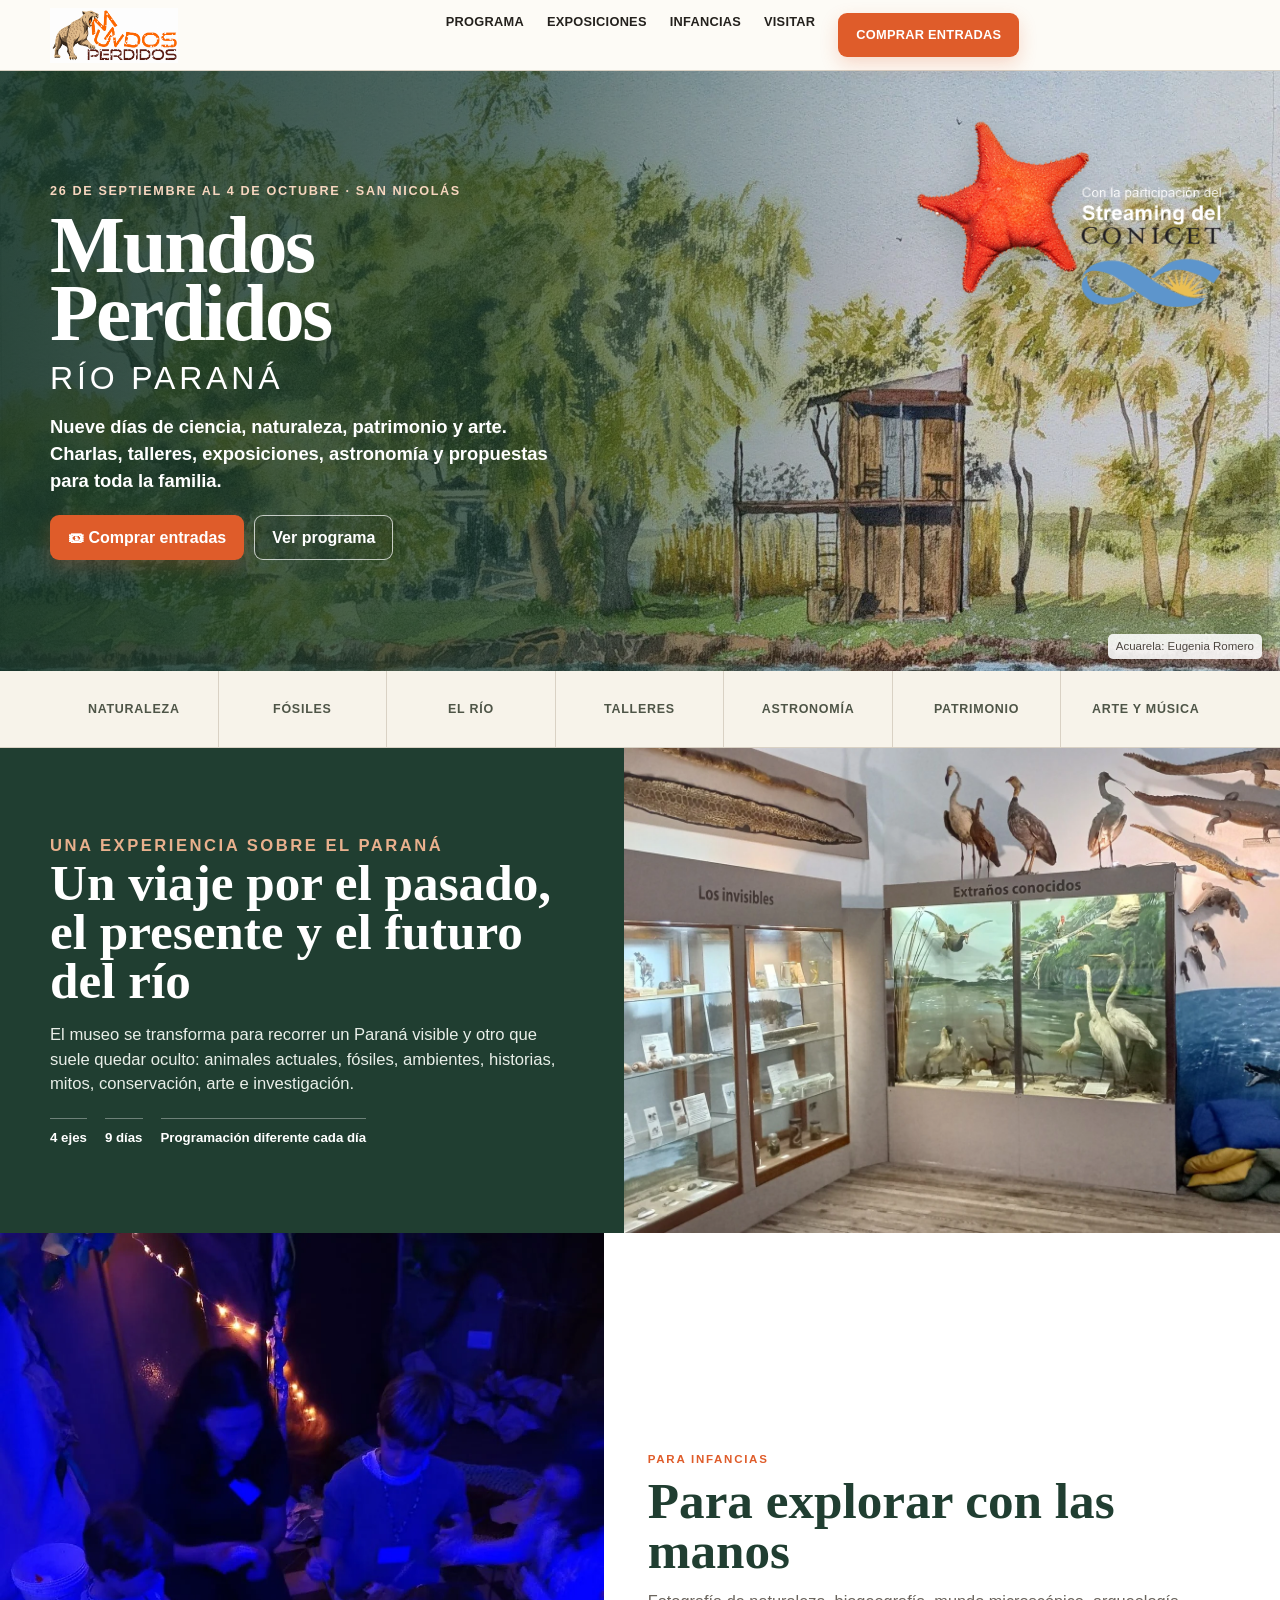
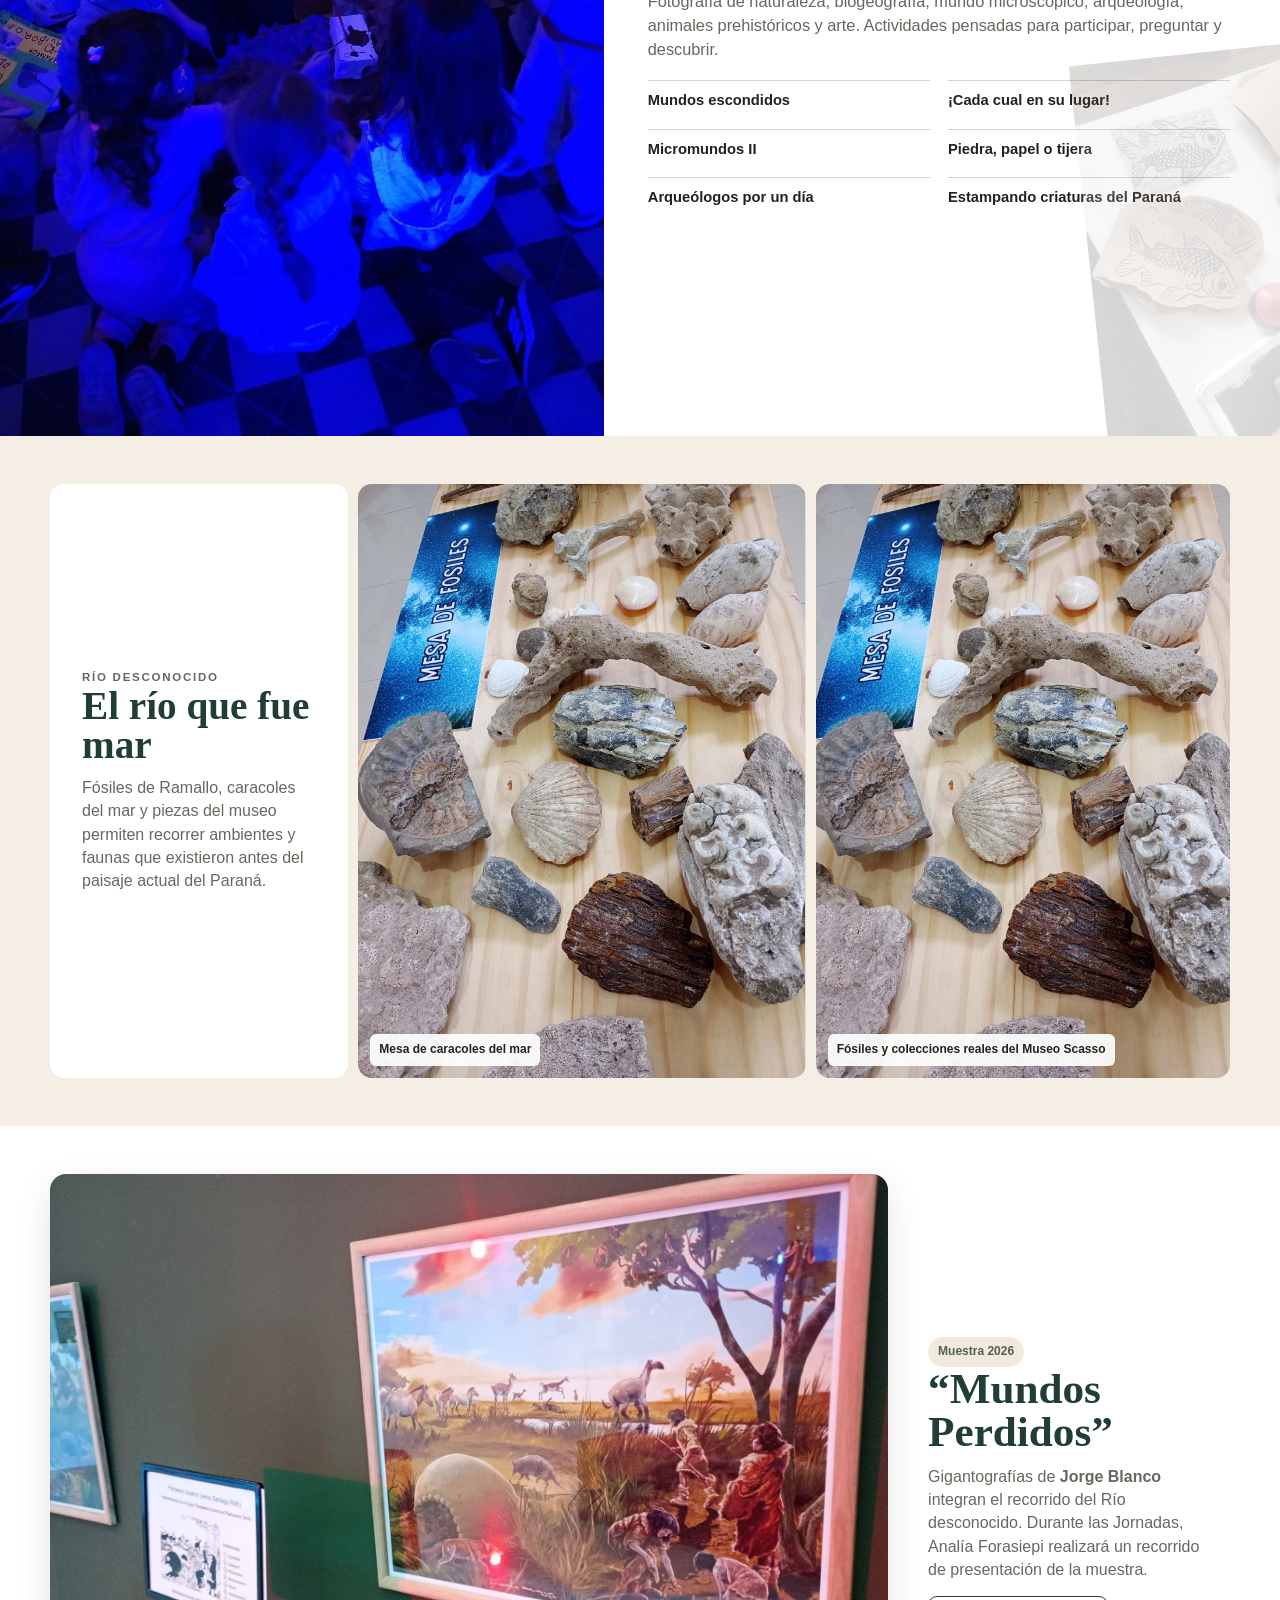
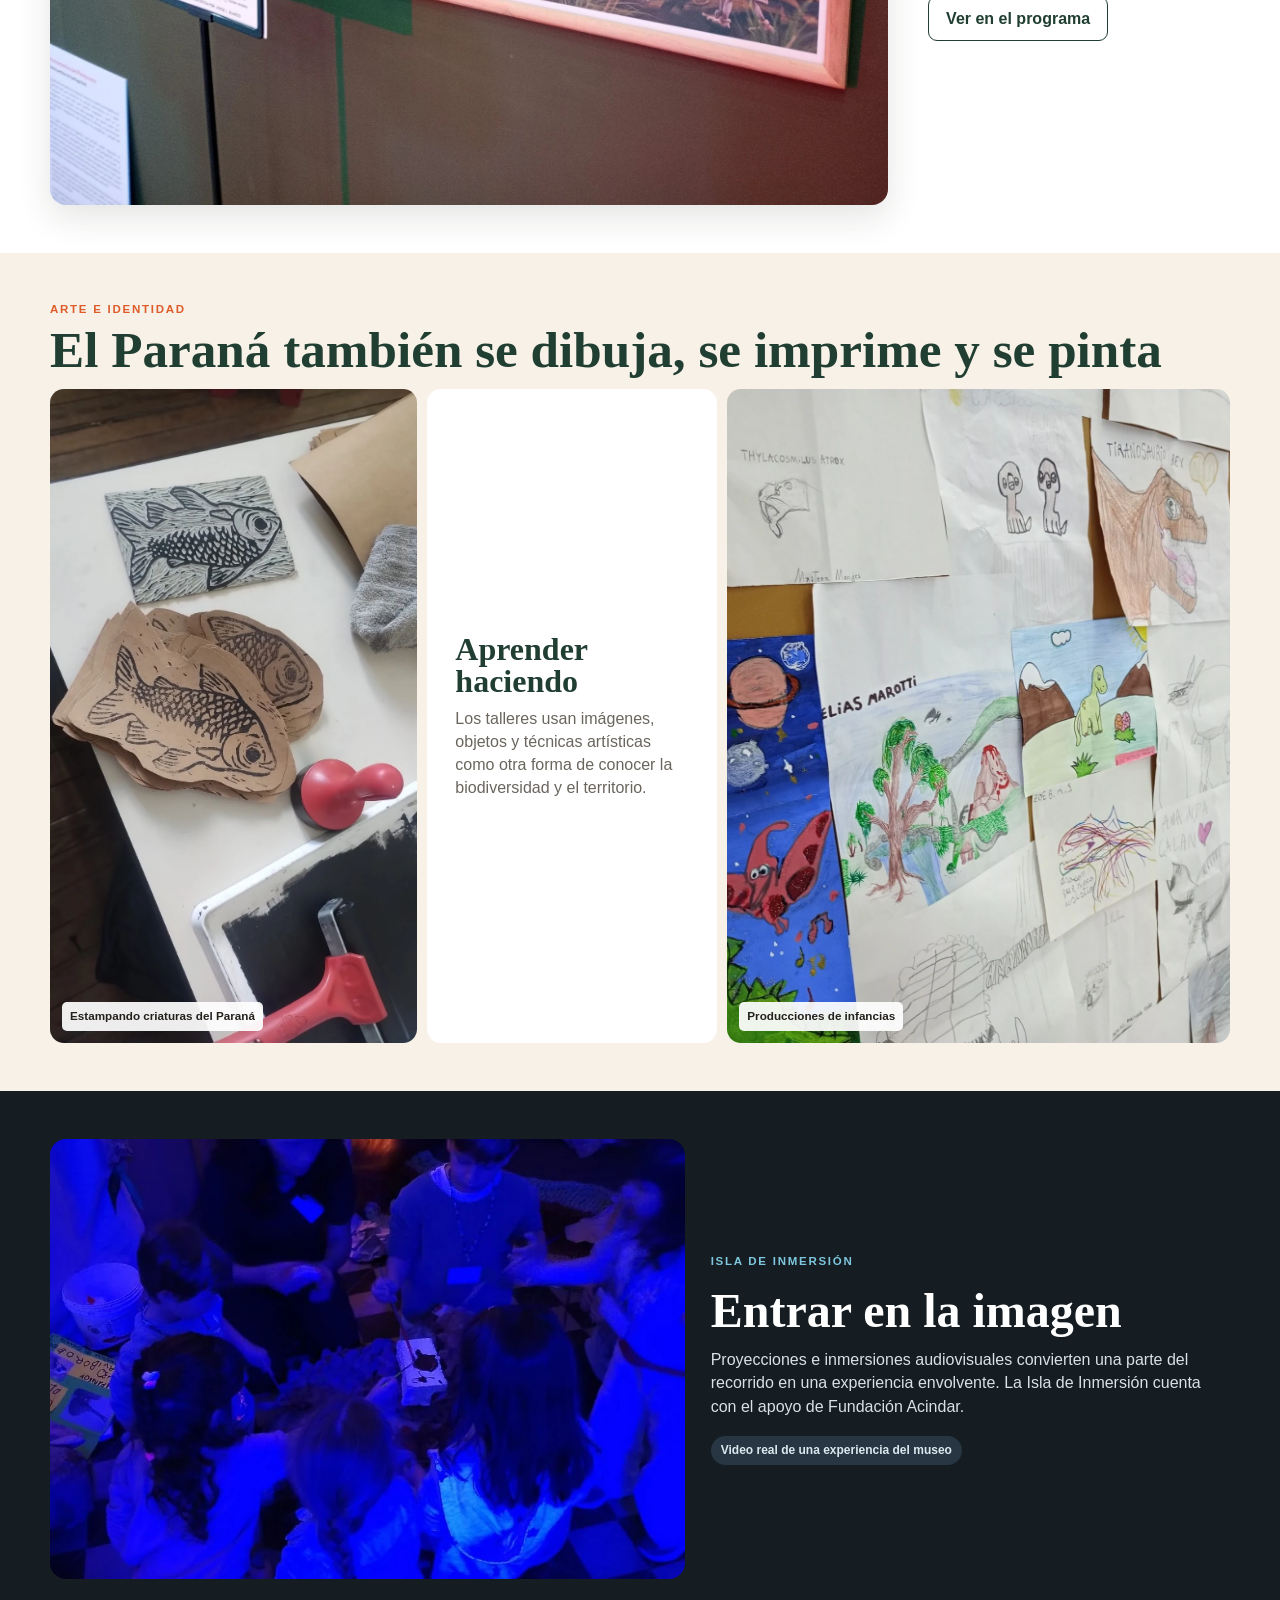
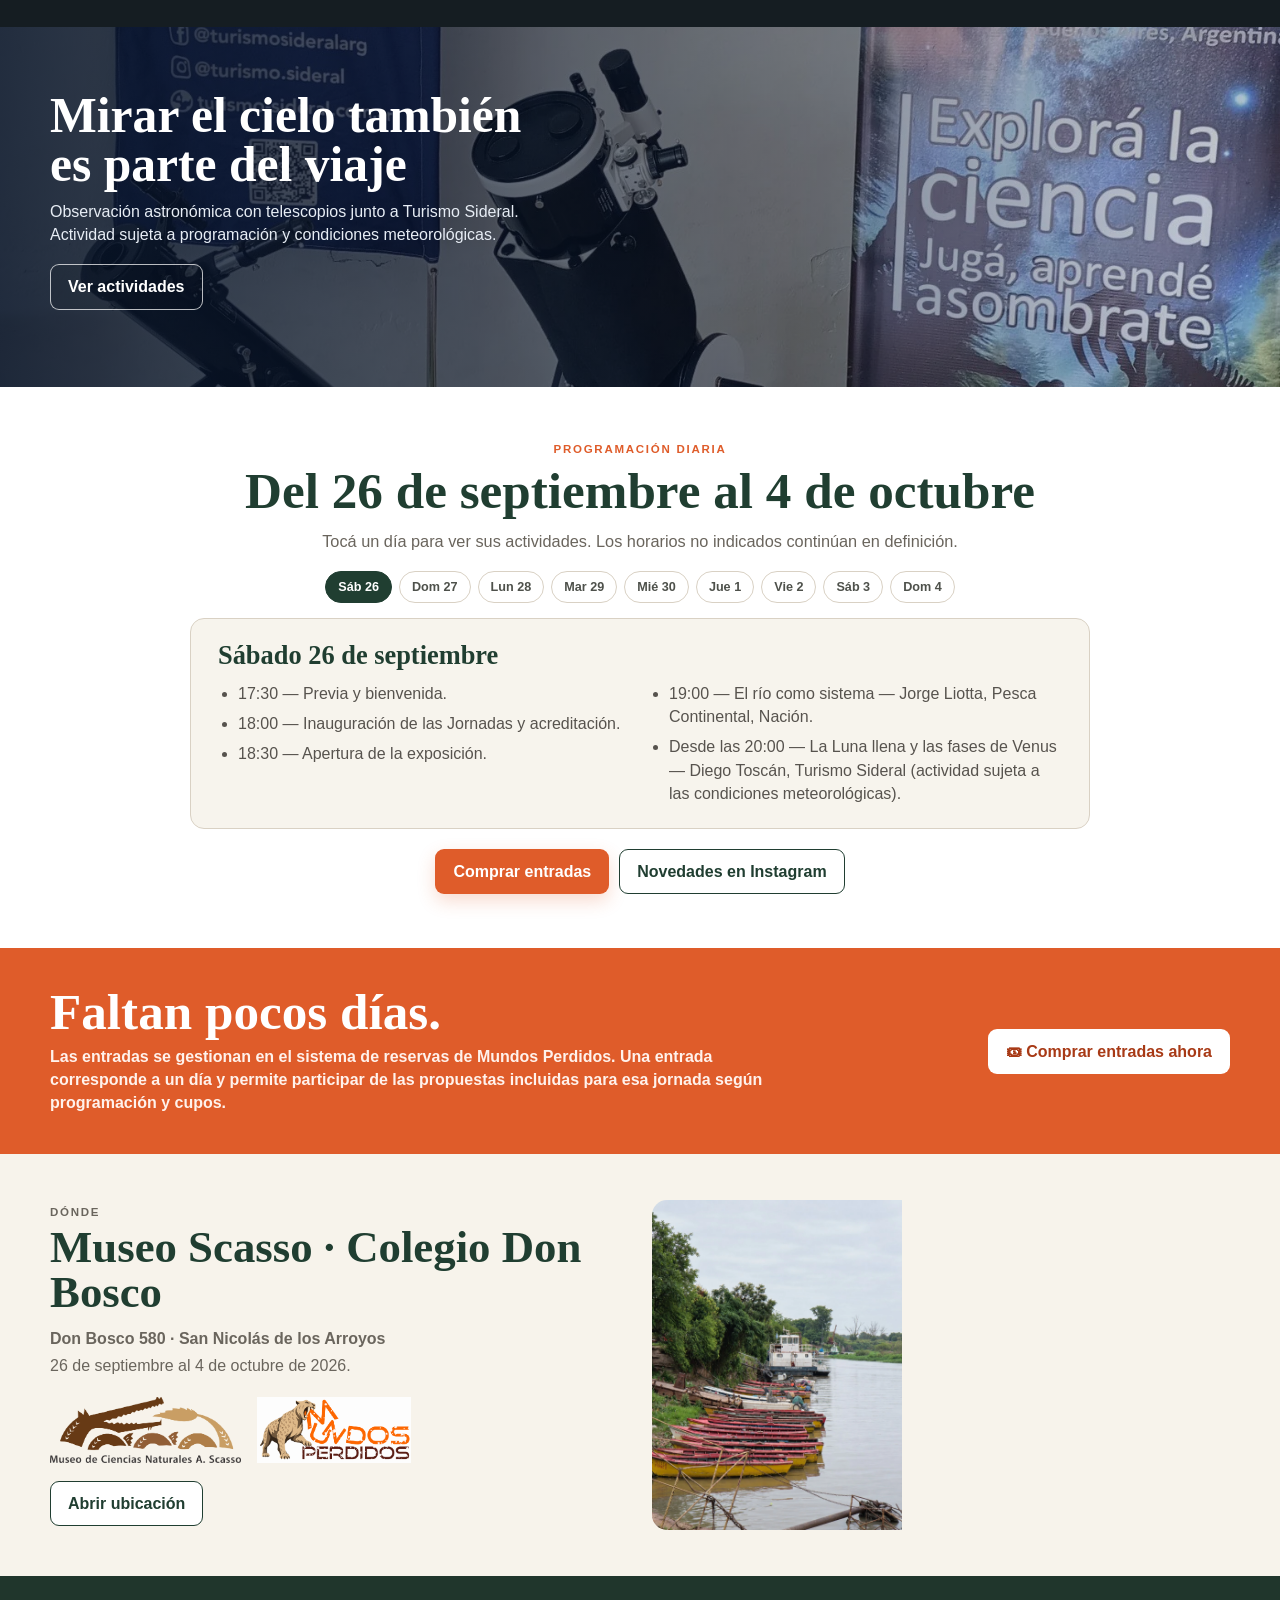
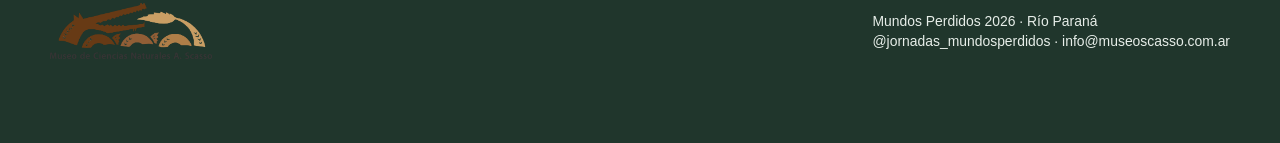
==== index.html @ 25338d26 "Actualizar programación diaria según Segunda Circular" ====
<!doctype html>
<html lang="es">
<head>
<meta charset="utf-8">
<meta name="viewport" content="width=device-width,initial-scale=1">
<title>Mundos Perdidos 2026 · Río Paraná | Museo Scasso</title>
<meta name="description" content="Jornadas Mundos Perdidos 2026. Del 26 de septiembre al 4 de octubre en el Museo de Ciencias Naturales A. Scasso y Colegio Don Bosco, San Nicolás.">
<meta name="theme-color" content="#faf7ef">
<style>
:root{--ink:#24211d;--soft:#6a655d;--paper:#fbf8f1;--cream:#efe9dd;--green:#203e31;--green2:#385944;--orange:#df5c2a;--orange2:#bd431d;--line:#d9d1c4;--blue:#15253e;--white:#fff;--shadow:0 12px 34px rgba(31,35,28,.12)}
*{box-sizing:border-box}html{scroll-behavior:smooth}body{margin:0;background:var(--paper);color:var(--ink);font-family:Inter,"Segoe UI",Arial,sans-serif;line-height:1.45}a{text-decoration:none;color:inherit}img,video{display:block;max-width:100%}.wrap{width:min(1180px,calc(100% - 34px));margin:auto}.serif{font-family:Georgia,"Times New Roman",serif}.kicker{font-size:.72rem;font-weight:900;letter-spacing:.15em;text-transform:uppercase;color:var(--orange);margin:0 0 8px}.h2{font:700 clamp(2rem,4vw,3.55rem)/.98 Georgia,"Times New Roman",serif;margin:0 0 14px;color:var(--green)}.copy{font-size:1.02rem;color:var(--soft);margin:0;max-width:760px}.btn{display:inline-flex;align-items:center;justify-content:center;min-height:44px;border-radius:9px;padding:10px 17px;font-weight:900;border:1px solid transparent;transition:.18s}.btn.buy{background:var(--orange);color:white;box-shadow:0 7px 18px rgba(223,92,42,.22)}.btn.buy:hover{background:var(--orange2);transform:translateY(-1px)}.btn.outline{border-color:rgba(255,255,255,.72);color:white;background:rgba(0,0,0,.08)}.btn.dark{border-color:var(--green);color:var(--green);background:#fff}.top{position:sticky;top:0;z-index:60;background:rgba(253,251,246,.97);backdrop-filter:blur(10px);border-bottom:1px solid var(--line)}.topin{height:70px;display:grid;grid-template-columns:185px 1fr auto;align-items:center;gap:22px}.eventmark{width:168px;height:55px;object-fit:contain;object-position:left}.nav{display:flex;justify-content:center;gap:23px;font-size:.8rem;font-weight:900;text-transform:uppercase;letter-spacing:.02em}.nav a:hover{color:var(--orange)}
.hero{position:relative;background:#dfe9e1;overflow:hidden}.heroart{width:100%;height:min(65vw,600px);min-height:480px;object-fit:cover;object-position:center 54%}.heroShade{position:absolute;inset:0;background:linear-gradient(90deg,rgba(22,53,40,.88) 0%,rgba(22,53,40,.67) 38%,rgba(22,53,40,.10) 72%,transparent 100%)}.heroContent{position:absolute;inset:0;display:flex;align-items:center}.heroInner{width:min(1180px,calc(100% - 34px));margin:auto;color:white}.heroText{max-width:590px}.heroTop{font-size:.79rem;text-transform:uppercase;letter-spacing:.13em;font-weight:900;color:#f7d6bf}.hero h1{font:700 clamp(3rem,6.2vw,5.6rem)/.86 Georgia,"Times New Roman",serif;margin:10px 0 8px;letter-spacing:-.03em}.hero .river{font-size:clamp(1.35rem,2.5vw,2rem);letter-spacing:.12em;text-transform:uppercase;margin-bottom:13px}.hero p{font-size:1.15rem;font-weight:700;max-width:520px;margin:0 0 20px}.heroBtns{display:flex;gap:10px;flex-wrap:wrap}.credit{position:absolute;right:18px;bottom:12px;padding:4px 8px;background:rgba(255,255,255,.88);font-size:.72rem;border-radius:5px;color:#4c473f}.topicbar{background:#f7f3ea;border-bottom:1px solid var(--line)}.topics{display:grid;grid-template-columns:repeat(7,1fr);min-height:76px}.topics div{display:flex;align-items:center;justify-content:center;text-align:center;font-size:.78rem;text-transform:uppercase;letter-spacing:.06em;font-weight:900;color:#4e5547;border-right:1px solid var(--line);padding:12px}.topics div:last-child{border-right:0}
.story{display:grid;grid-template-columns:1fr 1.05fr;background:var(--green);color:white}.storyText{padding:54px max(34px,calc((100vw - 1180px)/2));padding-right:44px;display:flex;flex-direction:column;justify-content:center}.story .kicker{color:#e9b08d}.story h2{font:700 clamp(2.3rem,4vw,4rem)/.96 Georgia,serif;margin:0 0 18px}.story p{margin:0;color:#e8eee8;font-size:1.04rem;max-width:530px}.storyPhoto{min-height:485px}.storyPhoto img{width:100%;height:100%;object-fit:cover;object-position:center}.storyFacts{display:flex;gap:18px;flex-wrap:wrap;margin-top:22px}.storyFacts span{font-size:.83rem;font-weight:900;border-top:1px solid rgba(255,255,255,.35);padding-top:9px}
.split{display:grid;grid-template-columns:1fr 1.12fr;background:#fff}.splitPhoto{min-height:460px}.splitPhoto img{width:100%;height:100%;object-fit:cover}.splitText{padding:48px max(34px,calc((100vw - 1180px)/2));padding-left:44px;display:flex;flex-direction:column;justify-content:center;position:relative;overflow:hidden}.splitText .fishdetail{position:absolute;right:-45px;bottom:-35px;width:235px;opacity:.18;transform:rotate(-6deg)}.miniList{display:grid;grid-template-columns:1fr 1fr;gap:8px 18px;margin-top:19px;max-width:620px}.miniList div{border-top:1px solid var(--line);padding:9px 0;font-weight:800;font-size:.92rem}
.fossilBlock{padding:48px 0;background:#f4eee4}.fossilGrid{display:grid;grid-template-columns:.72fr 1.08fr 1fr;gap:10px;align-items:stretch}.fossilText{background:#fff;padding:32px;border-radius:14px;display:flex;flex-direction:column;justify-content:center}.fossilText h2{font:700 2.45rem/1 Georgia,serif;margin:0 0 12px;color:var(--green)}.fossilText p{color:var(--soft);margin:0}.fossilImg{min-height:385px;border-radius:14px;overflow:hidden;position:relative;background:#ddd}.fossilImg img,.fossilImg video{width:100%;height:100%;object-fit:cover;object-position:center 45%}.caption{position:absolute;left:12px;bottom:12px;background:rgba(255,255,255,.92);padding:7px 9px;border-radius:6px;font-size:.75rem;font-weight:900;max-width:80%}
.blanco{padding:48px 0;background:#fff}.blancoGrid{display:grid;grid-template-columns:1.45fr .55fr;gap:24px;align-items:center}.blancoImg{border-radius:16px;overflow:hidden;box-shadow:var(--shadow);background:#eee}.blancoImg img{width:100%;height:auto}.blancoText{padding:16px}.blancoText h2{font:700 2.7rem/1 Georgia,serif;margin:0 0 12px;color:var(--green)}.blancoText p{color:var(--soft);margin:0 0 15px}.tag{display:inline-block;border-radius:999px;background:#f0e9dc;padding:6px 10px;font-size:.75rem;font-weight:900;color:#55604e}
.art{padding:48px 0;background:#f7f1e7}.artGrid{display:grid;grid-template-columns:.95fr .75fr 1.3fr;gap:10px}.artCell{min-height:310px;background:#fff;border-radius:14px;overflow:hidden;position:relative}.artCell img{width:100%;height:100%;object-fit:cover}.artText{padding:28px;display:flex;flex-direction:column;justify-content:center}.artText h2{font:700 2rem/1 Georgia,serif;margin:0 0 10px;color:var(--green)}.artText p{color:var(--soft);margin:0}.artLabel{position:absolute;left:12px;bottom:12px;background:rgba(255,255,255,.92);padding:6px 8px;border-radius:5px;font-size:.73rem;font-weight:900}
.immersive{padding:48px 0;background:#151d22;color:#fff}.immersiveGrid{display:grid;grid-template-columns:1.1fr .9fr;gap:26px;align-items:center}.videoBox{border-radius:16px;overflow:hidden;background:#000;max-height:440px}.videoBox video{width:100%;height:440px;object-fit:cover}.immersive h2{font:700 3rem/1 Georgia,serif;margin:0 0 13px}.immersive p{color:#d9e1e4;margin:0 0 18px;max-width:520px}.immersive .kicker{color:#7ec7df}
.astro{position:relative;min-height:360px;background:var(--blue);overflow:hidden;color:white}.astro img{position:absolute;inset:0;width:100%;height:100%;object-fit:cover;object-position:center}.astro:after{content:"";position:absolute;inset:0;background:linear-gradient(90deg,rgba(8,20,40,.88),rgba(8,20,40,.58),rgba(8,20,40,.15))}.astroText{position:relative;z-index:2;padding:64px 0}.astroText h2{font:700 3.1rem/1 Georgia,serif;margin:0 0 10px;max-width:520px}.astroText p{max-width:480px;margin:0 0 18px;color:#e7edf5}
.program{padding:54px 0;background:#fff}.programTop{text-align:center}.programTop .copy{margin:auto}.dateTabs{display:flex;gap:7px;overflow-x:auto;padding:18px 0 11px;scrollbar-width:thin}.dateTab{flex:0 0 auto;border:1px solid var(--line);background:#fff;border-radius:999px;padding:8px 12px;font-size:.79rem;font-weight:900;color:#4e514b;cursor:pointer}.dateTab.active{background:var(--green);border-color:var(--green);color:white}.dayPanel{max-width:900px;margin:4px auto 0;background:#f7f4ed;border:1px solid var(--line);border-radius:14px;padding:23px 27px}.dayPanel h3{font:700 1.65rem/1.05 Georgia,serif;color:var(--green);margin:0 0 12px}.dayPanel ul{margin:0;padding-left:20px;color:#57534e;columns:2;column-gap:38px}.dayPanel li{margin:0 0 7px;break-inside:avoid}.programCta{display:flex;justify-content:center;gap:10px;margin-top:20px;flex-wrap:wrap}@media(min-width:901px){.program .dateTabs{max-width:900px;margin-left:auto;margin-right:auto;justify-content:center}}
.ticket{padding:40px 0;background:var(--orange);color:white}.ticketGrid{display:grid;grid-template-columns:1fr auto;gap:30px;align-items:center}.ticket h2{font:700 clamp(2rem,4vw,3.7rem)/.95 Georgia,serif;margin:0 0 8px}.ticket p{margin:0;max-width:760px;font-weight:700;color:#fff2ec}.ticket .btn{background:#fff;color:#a83a16;min-width:230px}
.visit{padding:46px 0;background:#f7f3eb}.visitGrid{display:grid;grid-template-columns:1fr 1fr;gap:24px;align-items:center}.visitPhoto{border-radius:15px;overflow:hidden}.visitPhoto img{height:330px;object-fit:cover}.visit h2{font:700 2.8rem/1 Georgia,serif;color:var(--green);margin:0 0 12px}.visit p{color:var(--soft);margin:4px 0}.marks{display:flex;gap:16px;align-items:center;margin-top:20px}.marks img{height:66px;width:auto;object-fit:contain}.footer{background:#20362c;color:#e7eee9;padding:27px 0 84px}.footerIn{display:flex;justify-content:space-between;gap:20px;align-items:center;flex-wrap:wrap;font-size:.87rem}.footerLogo{height:56px;width:auto}.mobileBuy{display:none}
@media(max-width:900px){.topin{grid-template-columns:150px 1fr}.nav a:not(.buy){display:none}.nav{justify-content:flex-end}.topin>.btn{display:none}.heroart{height:560px}.heroShade{background:linear-gradient(180deg,rgba(22,53,40,.17),rgba(22,53,40,.83) 64%)}.heroContent{align-items:flex-end;padding-bottom:30px}.heroText{max-width:100%}.topics{grid-template-columns:repeat(4,1fr)}.topics div:nth-child(n+5){display:none}.story,.split{grid-template-columns:1fr}.storyPhoto{min-height:360px}.splitPhoto{min-height:350px}.fossilGrid{grid-template-columns:1fr 1fr}.fossilText{grid-column:1/-1}.blancoGrid,.immersiveGrid,.visitGrid,.ticketGrid{grid-template-columns:1fr}.artGrid{grid-template-columns:1fr 1fr}.artGrid .artCell:last-child{grid-column:1/-1}.dayPanel ul{columns:1}.ticket .btn{width:100%}.mobileBuy{display:flex;position:fixed;left:12px;right:12px;bottom:12px;z-index:90;background:var(--orange);color:#fff;min-height:50px;align-items:center;justify-content:center;border-radius:12px;font-weight:900;box-shadow:0 10px 25px rgba(0,0,0,.25)}}
@media(max-width:620px){.wrap{width:calc(100% - 22px)}.topin{height:62px}.eventmark{width:138px;height:46px}.nav .buy{font-size:.75rem;padding:8px 11px;min-height:38px}.heroart{height:505px;min-height:0;object-position:57% center}.hero h1{font-size:3.5rem}.hero .river{font-size:1.15rem}.hero p{font-size:.98rem}.heroBtns .btn{width:100%}.topics{min-height:58px}.topics div{font-size:.64rem;padding:8px 4px}.storyText,.splitText{padding:34px 21px}.storyPhoto{min-height:300px}.splitPhoto{min-height:315px}.miniList{grid-template-columns:1fr}.fossilBlock,.blanco,.art,.immersive,.program,.visit{padding:34px 0}.fossilGrid{grid-template-columns:1fr}.fossilImg{min-height:290px}.blancoText{padding:5px 2px}.blancoText h2{font-size:2.2rem}.artGrid{grid-template-columns:1fr}.artGrid .artCell:last-child{grid-column:auto}.artCell{min-height:280px}.videoBox video{height:360px}.immersive h2{font-size:2.4rem}.astro{min-height:330px}.astroText{padding:48px 0}.astroText h2{font-size:2.35rem;max-width:330px}.dayPanel{padding:19px 17px}.ticket{padding:32px 0}.visitPhoto img{height:250px}.marks img{height:54px}.footer{padding-bottom:86px}}

/* Sello flotante Streaming CONICET: ajuste responsive */
.heroSponsor{position:absolute;z-index:5;top:clamp(24px,4vw,48px);right:clamp(22px,4.5vw,58px);width:clamp(210px,24vw,340px);max-width:34%;pointer-events:none;transform-origin:center;animation:conicetFloat 7s ease-in-out infinite}
.heroSponsor::before{content:"";position:absolute;inset:15% 8%;z-index:-1;border-radius:50%;background:radial-gradient(circle,rgba(255,255,255,.24) 0%,rgba(255,255,255,.10) 45%,rgba(255,255,255,0) 75%);filter:blur(16px);opacity:.38;animation:conicetHalo 8s ease-in-out infinite}
.heroSponsor img{display:block;width:100%;height:auto;object-fit:contain;filter:drop-shadow(0 9px 18px rgba(18,42,35,.22));animation:conicetShine 8s ease-in-out infinite}
@keyframes conicetFloat{0%,100%{transform:translateY(0)}50%{transform:translateY(-5px)}}
@keyframes conicetHalo{0%,100%{opacity:.28;transform:scale(.98)}50%{opacity:.48;transform:scale(1.03)}}
@keyframes conicetShine{0%,100%{filter:drop-shadow(0 9px 18px rgba(18,42,35,.22)) brightness(1)}50%{filter:drop-shadow(0 10px 22px rgba(211,158,86,.24)) brightness(1.05)}}
@media(max-width:900px){.heroSponsor{top:56px;right:16px;width:min(27vw,190px);max-width:none}}
@media(max-width:620px){.heroSponsor{top:76px;right:12px;width:min(36vw,138px);max-width:none}}
@media(max-width:420px){.heroSponsor{top:82px;right:10px;width:min(34vw,126px)}}
@media(prefers-reduced-motion:reduce){.heroSponsor,.heroSponsor::before,.heroSponsor img{animation:none}}

</style>
</head>
<body>
<header class="top"><div class="wrap topin"><a href="#inicio"><img class="eventmark" src="assets/site2026/logo-mundos-perdidos.png" alt="Mundos Perdidos"></a><nav class="nav"><a href="#programa">Programa</a><a href="#muestras">Exposiciones</a><a href="#infancias">Infancias</a><a href="#visitar">Visitar</a><a class="btn buy" href="https://mundos-perdidos.museoscasso.com.ar/reservas/">Comprar entradas</a></nav></div></header>
<main id="inicio">
<section class="hero"><img class="heroart" src="assets/site2026/web-eugenia-rio.webp" alt="Paisaje del río Paraná en acuarela, Eugenia Romero"><div class="heroShade"></div><div class="heroContent"><div class="heroInner"><div class="heroText"><div class="heroTop">26 de septiembre al 4 de octubre · San Nicolás</div><h1>Mundos<br>Perdidos</h1><div class="river">Río Paraná</div><p>Nueve días de ciencia, naturaleza, patrimonio y arte. Charlas, talleres, exposiciones, astronomía y propuestas para toda la familia.</p><div class="heroBtns"><a class="btn buy" href="https://mundos-perdidos.museoscasso.com.ar/reservas/">🎟 Comprar entradas</a><a class="btn outline" href="#programa">Ver programa</a></div></div></div></div><div class="heroSponsor" aria-label="Con la participación del streaming del CONICET"><img src="assets/site2026/streaming-conicet.png?v=20260917b" alt="Con la participación del streaming del CONICET" loading="eager" decoding="async"></div><div class="credit">Acuarela: Eugenia Romero</div></section>
<div class="topicbar"><div class="wrap topics"><div>Naturaleza</div><div>Fósiles</div><div>El río</div><div>Talleres</div><div>Astronomía</div><div>Patrimonio</div><div>Arte y música</div></div></div>
<section class="story"><div class="storyText"><p class="kicker">Una experiencia sobre el Paraná</p><h2>Un viaje por el pasado, el presente y el futuro del río</h2><p>El museo se transforma para recorrer un Paraná visible y otro que suele quedar oculto: animales actuales, fósiles, ambientes, historias, mitos, conservación, arte e investigación.</p><div class="storyFacts"><span>4 ejes</span><span>9 días</span><span>Programación diferente cada día</span></div></div><div class="storyPhoto"><img src="assets/site2026/web-museo-rio.webp" alt="Colecciones del río Paraná en el Museo Scasso"></div></section>
<section class="split" id="infancias"><div class="splitPhoto"><img src="assets/site2026/web-infancias-inmersivo.webp" alt="Niñas y niños en una experiencia inmersiva de Mundos Perdidos"></div><div class="splitText"><p class="kicker">Para infancias</p><h2 class="h2">Para explorar con las manos</h2><p class="copy">Fotografía de naturaleza, biogeografía, mundo microscópico, arqueología, animales prehistóricos y arte. Actividades pensadas para participar, preguntar y descubrir.</p><div class="miniList"><div>Mundos escondidos</div><div>¡Cada cual en su lugar!</div><div>Micromundos II</div><div>Piedra, papel o tijera</div><div>Arqueólogos por un día</div><div>Estampando criaturas del Paraná</div></div><img class="fishdetail" src="assets/site2026/web-estampas.webp" alt=""></div></section>
<section class="fossilBlock" id="muestras"><div class="wrap fossilGrid"><div class="fossilText"><p class="kicker">Río desconocido</p><h2>El río que fue mar</h2><p>Fósiles de Ramallo, caracoles del mar y piezas del museo permiten recorrer ambientes y faunas que existieron antes del paisaje actual del Paraná.</p></div><div class="fossilImg fossilVideo"><video autoplay muted loop playsinline preload="metadata" poster="assets/site2026/web-fosiles.webp" aria-label="Mesa de caracoles del mar"><source src="assets/site2026/video-mesa-caracoles-mar.mp4" type="video/mp4"></video><div class="caption">Mesa de caracoles del mar</div></div><div class="fossilImg"><img src="assets/site2026/web-fosiles.webp" alt="Mesa de fósiles del Museo Scasso"><div class="caption">Fósiles y colecciones reales del Museo Scasso</div></div></div></section>
<section class="blanco"><div class="wrap blancoGrid"><div class="blancoImg"><img src="assets/site2026/web-jorge-blanco.webp" alt="Obra de Jorge Blanco expuesta en el Museo Scasso"></div><div class="blancoText"><span class="tag">Muestra 2026</span><h2>“Mundos Perdidos”</h2><p>Gigantografías de <strong>Jorge Blanco</strong> integran el recorrido del Río desconocido. Durante las Jornadas, Analía Forasiepi realizará un recorrido de presentación de la muestra.</p><a class="btn dark" href="#programa">Ver en el programa</a></div></div></section>
<section class="art"><div class="wrap"><p class="kicker">Arte e identidad</p><h2 class="h2">El Paraná también se dibuja, se imprime y se pinta</h2><div class="artGrid"><div class="artCell"><img src="assets/site2026/web-estampas.webp" alt="Sellos de peces para taller"><div class="artLabel">Estampando criaturas del Paraná</div></div><div class="artCell artText"><h2>Aprender haciendo</h2><p>Los talleres usan imágenes, objetos y técnicas artísticas como otra forma de conocer la biodiversidad y el territorio.</p></div><div class="artCell"><img src="assets/site2026/web-dibujos-infancias.webp" alt="Dibujos realizados por niñas y niños"><div class="artLabel">Producciones de infancias</div></div></div></div></section>
<section class="immersive"><div class="wrap immersiveGrid"><div class="videoBox"><video autoplay muted loop playsinline preload="metadata" poster="assets/site2026/web-infancias-inmersivo.webp"><source src="assets/site2026/video-inmersion-web.mp4" type="video/mp4"></video></div><div><p class="kicker">Isla de Inmersión</p><h2>Entrar en la imagen</h2><p>Proyecciones e inmersiones audiovisuales convierten una parte del recorrido en una experiencia envolvente. La Isla de Inmersión cuenta con el apoyo de Fundación Acindar.</p><span class="tag" style="background:#273642;color:#dbe9ef">Video real de una experiencia del museo</span></div></div></section>
<section class="astro"><img src="assets/site2026/web-astronomia.webp" alt="Telescopios de Turismo Sideral en Mundos Perdidos"><div class="wrap astroText"><h2>Mirar el cielo también es parte del viaje</h2><p>Observación astronómica con telescopios junto a Turismo Sideral. Actividad sujeta a programación y condiciones meteorológicas.</p><a class="btn outline" href="#programa">Ver actividades</a></div></section>
<section class="program" id="programa"><div class="wrap"><div class="programTop"><p class="kicker">Programación diaria</p><h2 class="h2">Del 26 de septiembre al 4 de octubre</h2><p class="copy">Tocá un día para ver sus actividades. Los horarios no indicados continúan en definición.</p></div><div class="dateTabs" id="dateTabs"></div><div class="dayPanel" id="dayPanel"></div><div class="programCta"><a class="btn buy" href="https://mundos-perdidos.museoscasso.com.ar/reservas/">Comprar entradas</a><a class="btn dark" href="https://www.instagram.com/jornadas_mundosperdidos/" target="_blank" rel="noopener">Novedades en Instagram</a></div></div></section>
<section class="ticket"><div class="wrap ticketGrid"><div><h2>Faltan pocos días.</h2><p>Las entradas se gestionan en el sistema de reservas de Mundos Perdidos. Una entrada corresponde a un día y permite participar de las propuestas incluidas para esa jornada según programación y cupos.</p></div><a class="btn" href="https://mundos-perdidos.museoscasso.com.ar/reservas/">🎟 Comprar entradas ahora</a></div></section>
<section class="visit" id="visitar"><div class="wrap visitGrid"><div><p class="kicker">Dónde</p><h2>Museo Scasso · Colegio Don Bosco</h2><p><strong>Don Bosco 580 · San Nicolás de los Arroyos</strong></p><p>26 de septiembre al 4 de octubre de 2026.</p><div class="marks"><a href="https://www.museoscasso.com.ar/" aria-label="Ir al sitio web del Museo de Ciencias Naturales A. Scasso"><img src="assets/site2026/logo-scasso.png" alt="Museo de Ciencias Naturales A. Scasso"></a><img src="assets/site2026/logo-mundos-perdidos.png" alt="Mundos Perdidos"></div><p style="margin-top:18px"><a class="btn dark" href="https://www.google.com/maps/search/?api=1&query=Museo+de+Ciencias+Naturales+A.+Scasso+San+Nicol%C3%A1s" target="_blank" rel="noopener">Abrir ubicación</a></p></div><div class="visitPhoto"><img src="assets/site2026/web-rio-botes.webp" alt="Embarcaciones en el río Paraná en San Nicolás"></div></div></section>
</main>
<footer class="footer"><div class="wrap footerIn"><a href="https://www.museoscasso.com.ar/" aria-label="Ir al sitio web del Museo de Ciencias Naturales A. Scasso"><img class="footerLogo" src="assets/site2026/logo-scasso.png" alt="Museo de Ciencias Naturales A. Scasso"></a><div>Mundos Perdidos 2026 · Río Paraná<br><a href="https://www.instagram.com/jornadas_mundosperdidos/" target="_blank" rel="noopener">@jornadas_mundosperdidos</a> · <a href="mailto:info@museoscasso.com.ar">info@museoscasso.com.ar</a></div></div></footer>
<a class="mobileBuy" href="https://mundos-perdidos.museoscasso.com.ar/reservas/">🎟 Comprar entradas</a>
<script>
const days=[{"tab":"Sáb 26","title":"Sábado 26 de septiembre","items":["17:30 — Previa y bienvenida.","18:00 — Inauguración de las Jornadas y acreditación.","18:30 — Apertura de la exposición.","19:00 — El río como sistema — Jorge Liotta, Pesca Continental, Nación.","Desde las 20:00 — La Luna llena y las fases de Venus — Diego Toscán, Turismo Sideral (actividad sujeta a las condiciones meteorológicas)."]},{"tab":"Dom 27","title":"Domingo 27 de septiembre","items":["Desde las 17:00 — Arte en vivo — Eugenia Romero.","18:15 — Pioneros aventureros del río — Analía Forasiepi, IANIGLA.","19:30 — Performance — Escuela de Arte.","Desde las 20:00 — Observación astronómica — Diego Toscán, Turismo Sideral (actividad sujeta a las condiciones meteorológicas)."]},{"tab":"Lun 28","title":"Lunes 28 de septiembre","items":["15:30 — Producción y espacios de conservación en el Delta del Paraná. Desafíos y propuestas — Natalia Fracassi, INTA Delta.","17:00 — Proyecto Pantano. El ciervo de los pantanos en el bajo delta — Javier Pereira.","17:00 — Peces en su tinta — Taller de arte, Prof. Lucila Andino.","Desde las 18:00 — Mesa Lobito de río — Silvia Sunino y Alejandra Cepeda.","18:30 — Fotografía de Naturaleza — Analía Forasiepi y Carolina Mosto. Taller para niñas y niños de 8 a 12 años.","19:00 — Historia de San Nicolás — Daniela Beltrami, Museo Nacional Casa del Acuerdo.","20:00 — Recorrido por la muestra “Mundos Perdidos” de Jorge Blanco — Analía Forasiepi, IANIGLA."]},{"tab":"Mar 29","title":"Martes 29 de septiembre","items":["17:00 — Peces en su tinta — Taller de arte, Prof. Lucila Andino.","Desde las 18:00 — Mesa de Caracoles — Museo de Ciencias Naturales A. Scasso.","18:30 — ¡Cada cual en su lugar! — Analía Forasiepi y Carolina Mosto. Taller para niñas y niños de 8 a 12 años.","19:00 — Aves de San Nicolás — Club de Observadores de Aves, COA San Nicolás.","20:00 — Reciente hallazgo de un mastodonte en Sánchez, Ramallo — Museo de Ciencias Naturales A. Scasso."]},{"tab":"Mié 30","title":"Miércoles 30 de septiembre","items":["17:00 — Peces en su tinta — Taller de arte, Prof. Lucila Andino.","18:00 — ¡Pura ciencia! — Martín Tellechea, UNLP.","Desde las 18:00 — Mesa Lobito de río — Silvia Sunino y Alejandra Cepeda.","18:30 — El mundo microscópico — Analía Forasiepi y Carolina Mosto. Taller para niñas y niños de 8 a 12 años.","19:00 — ¿Para qué sirve la ciencia? — Martín Tellechea, UNLP.","20:00 — El vino nicoleño y el Paraná — Walter Álvarez."]},{"tab":"Jue 1","title":"Jueves 1 de octubre","items":["17:00 — Peces en su tinta — Taller de arte, Prof. Lucila Andino.","18:00 — Taller Pintura del río — Eugenia Romero.","18:00 a 19:30 — Literatura, ambiente y ciencias naturales — Marcos Solá y Cristian Juárez Giovanelli.","18:30 — Arqueólogos por un día — Daniela Beltrami, Museo Nacional Casa del Acuerdo. Taller para niñas y niños de 7 a 12 años.","19:30 — ¿Cómo abordar la problemática ambiental situada? — Martín Tellechea, UNLP."]},{"tab":"Vie 2","title":"Viernes 2 de octubre","items":["Desde las 16:00 — Mesa de insectos del río — Julián Petrulevicius y Juan Pablo Galvis, Museo de La Plata.","17:00 — Serpientes del Paraná — Daniel Hermann, Instituto Malbrán.","Desde las 18:00 — Mesa Lobito de río — Silvia Sunino y Alejandra Cepeda.","18:30 — AL REVÉS. El turismo es recurso para la preservación del patrimonio cultural — Luciano Rey, Red de Patrimonio en Construcción.","18:30 — Piedra, papel o tijera. Animales prehistóricos — Analía Forasiepi y Carolina Mosto. Taller para niñas y niños de 8 a 12 años.","19:30 — Leer, enseñar y aprender desde la narrativa — Martín Tellechea, UNLP."]},{"tab":"Sáb 3","title":"Sábado 3 de octubre","items":["10:00 — El territorio como aula. EAI desde la indagación — Evangelina Romano.","14:00 a 18:00 — Aguará guazú en San Nicolás y Ramallo — Fundación Temaikèn. Exposición y mesa temática guiada por especialistas.","16:00 — El Paraná como vía navegable — Fundación Humedales.","Desde las 17:00 — Mesa de Reptiles del río — Museo de Ciencias Naturales A. Scasso.","17:00 — Aguará guazú en San Nicolás y Ramallo — Fundación Temaikèn.","18:00 — Dibujo al natural en el museo — Lucila Andino, Artes Visuales.","18:15 — Picaflores del río Paraná — Gabriel Maugeri.","19:30 — Mito del Carpincho Blanco — Damián Voglino.","20:15 — El origen del mundo. La formación de la Tierra — Gustavo Cionco, CONICET / UTN."]},{"tab":"Dom 4","title":"Domingo 4 de octubre","items":["16:00 — Visita al museo (con registro previo).","17:00 — Cría, recuperación y liberación de aves nativas en la Reserva Parque del Este, Baradero — Paola Krüger y Claudio Restivo, COA Ñacundá Baradero.","18:00 — Reservas urbanas — Claudio Bertonatti, Fundación Azara. Presentación online; presenta Marina Penessi.","19:00 — Áreas protegidas del río Paraná — Beatriz Giacosa, Fundación Humedales.","20:00 — Conversatorio de cierre — Organizadores de las Jornadas.","20:30 — Cierre de las II Jornadas Mundos Perdidos 2026.","21:00 — Peña."]}]
const tabs=document.getElementById('dateTabs'),panel=document.getElementById('dayPanel');
function showDay(i){document.querySelectorAll('.dateTab').forEach((b,j)=>b.classList.toggle('active',i===j));panel.innerHTML=`<h3>${days[i].title}</h3><ul>${days[i].items.map(x=>`<li>${x}</li>`).join('')}</ul>`;}
days.forEach((d,i)=>{const b=document.createElement('button');b.className='dateTab';b.textContent=d.tab;b.onclick=()=>showDay(i);tabs.appendChild(b)});showDay(0);
</script>
</body></html>
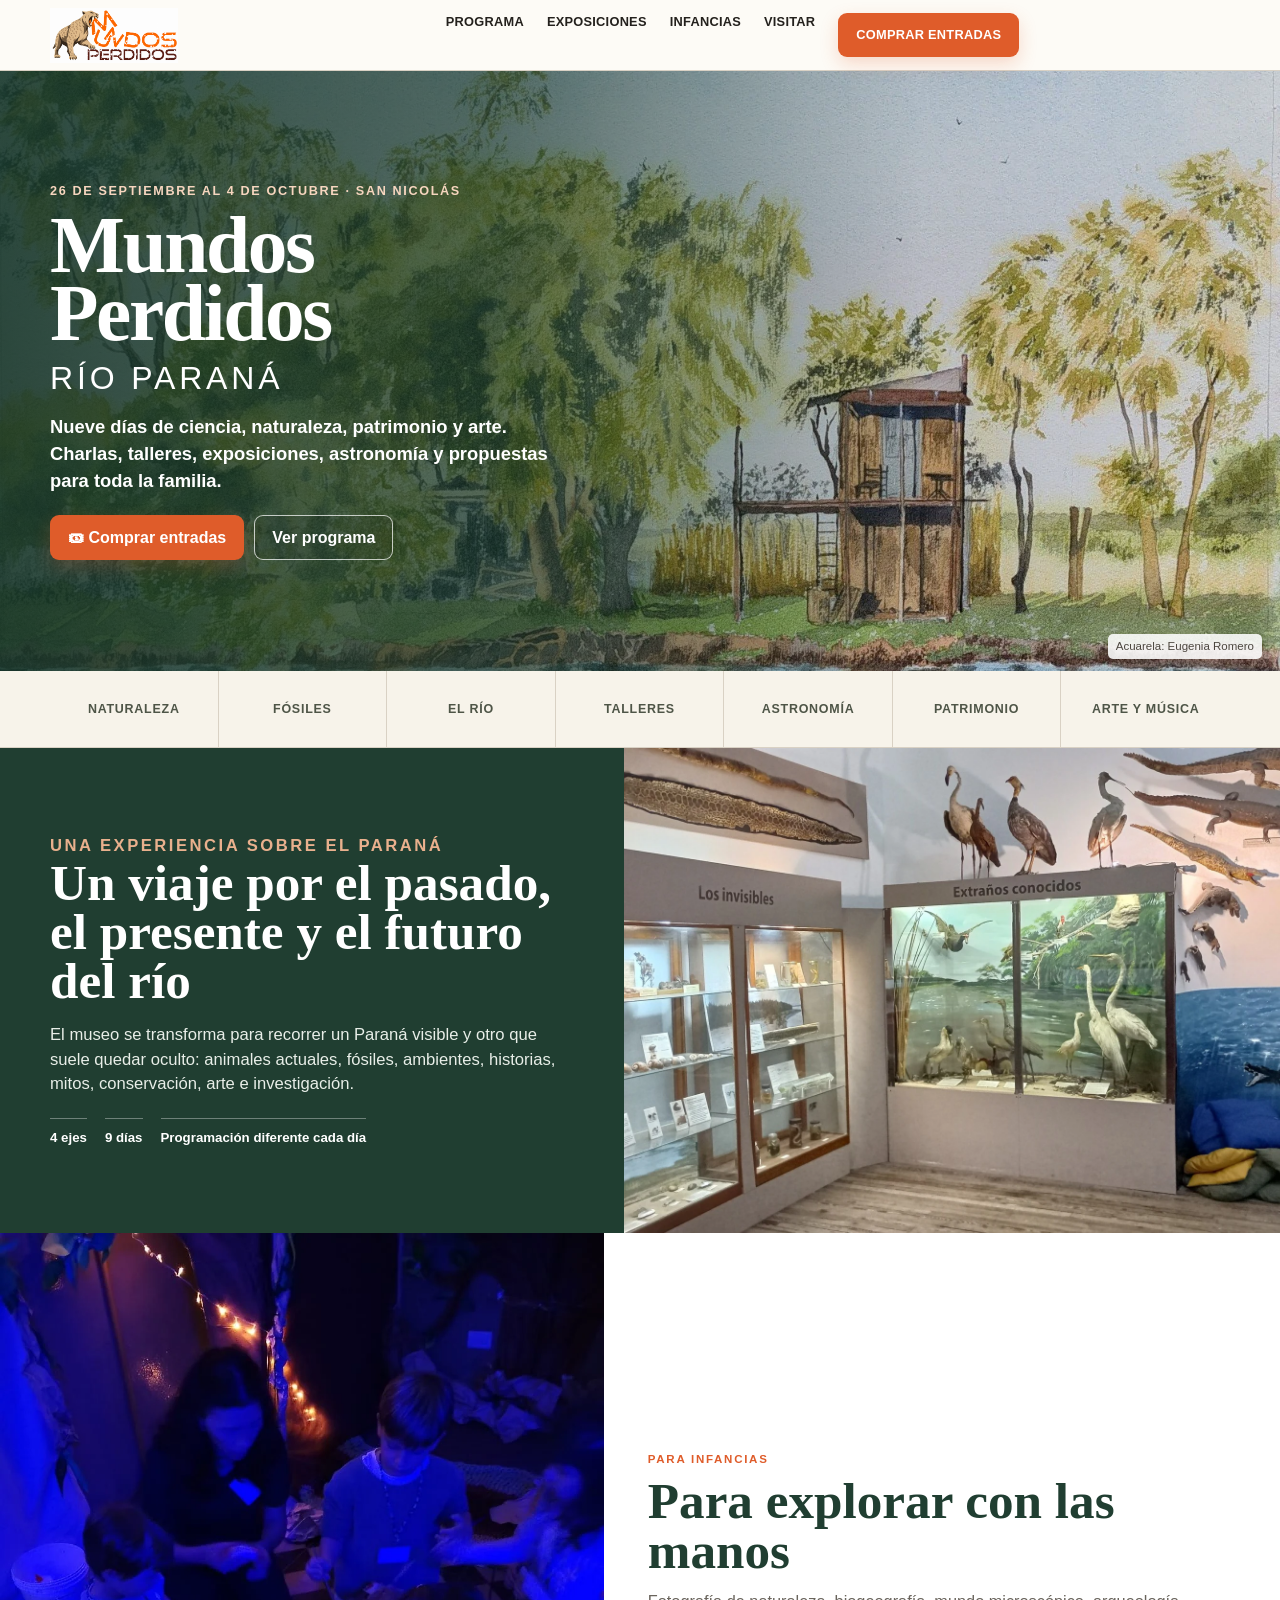
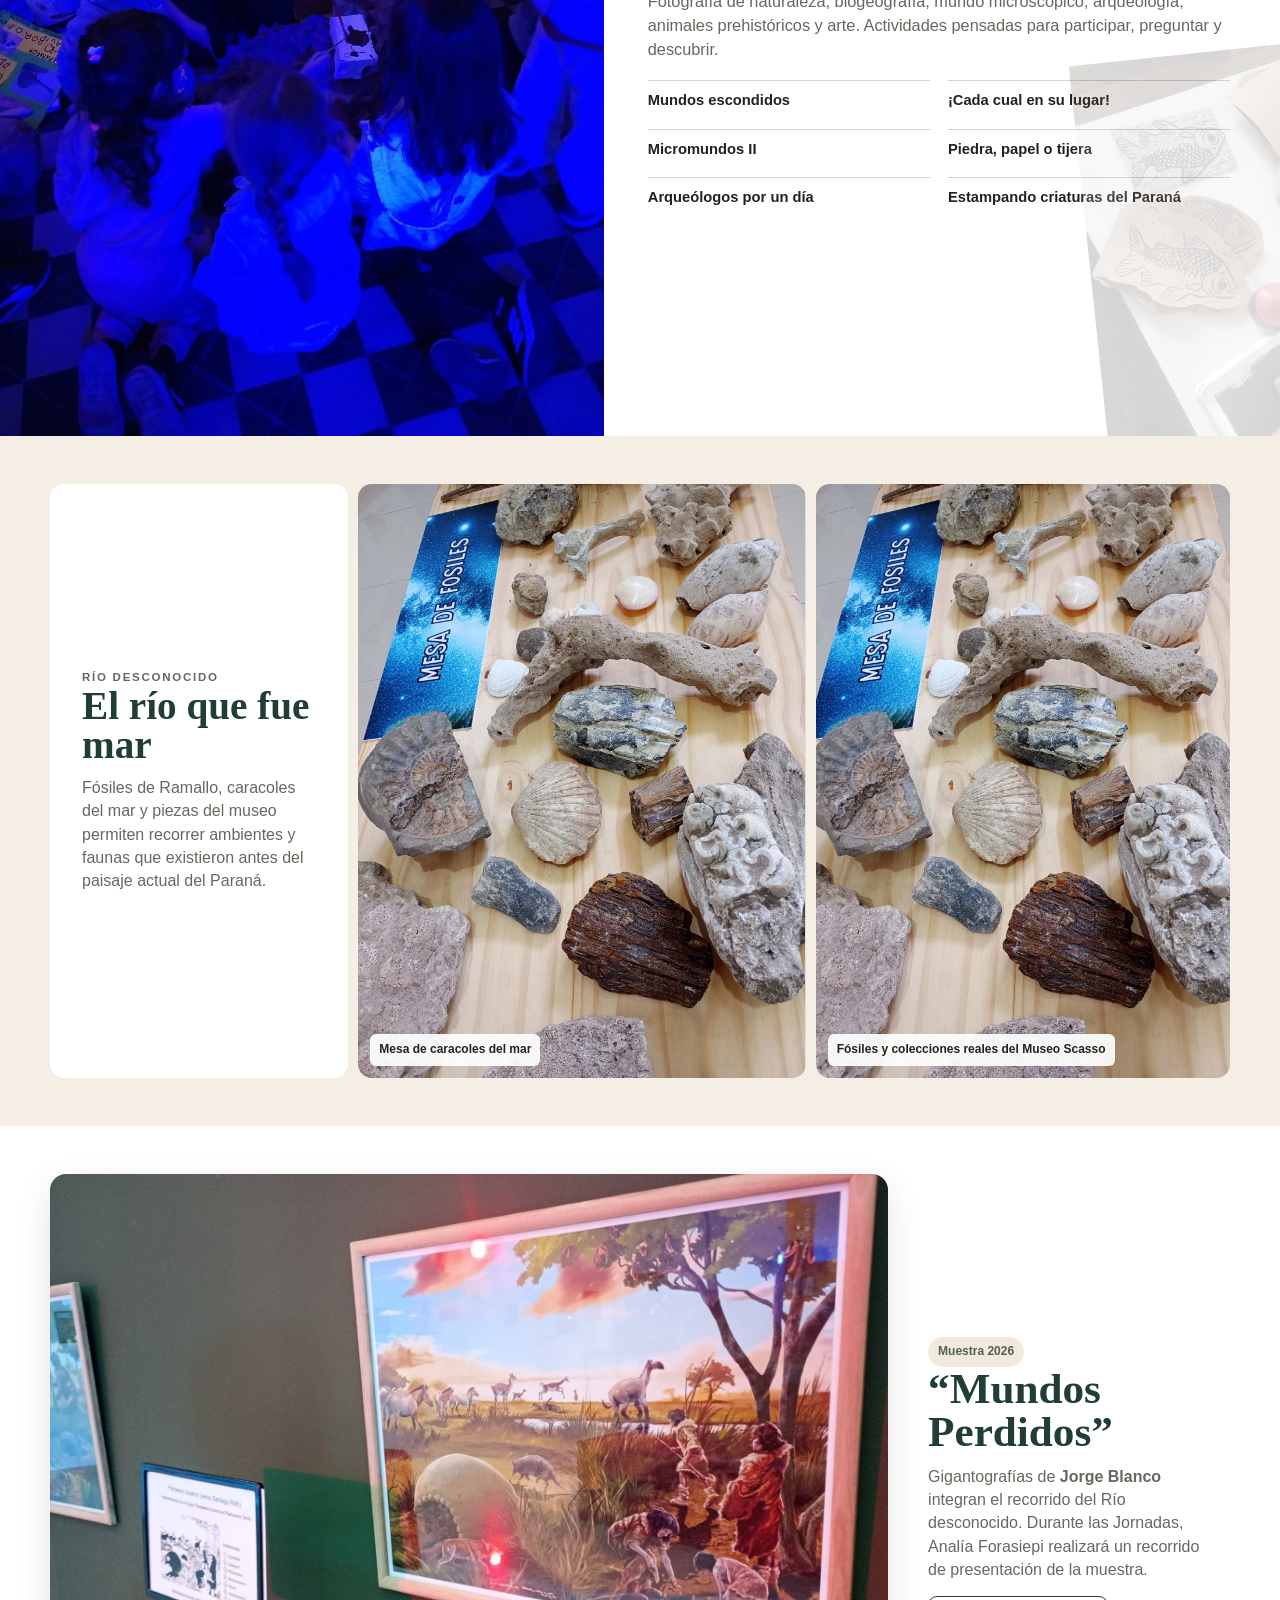
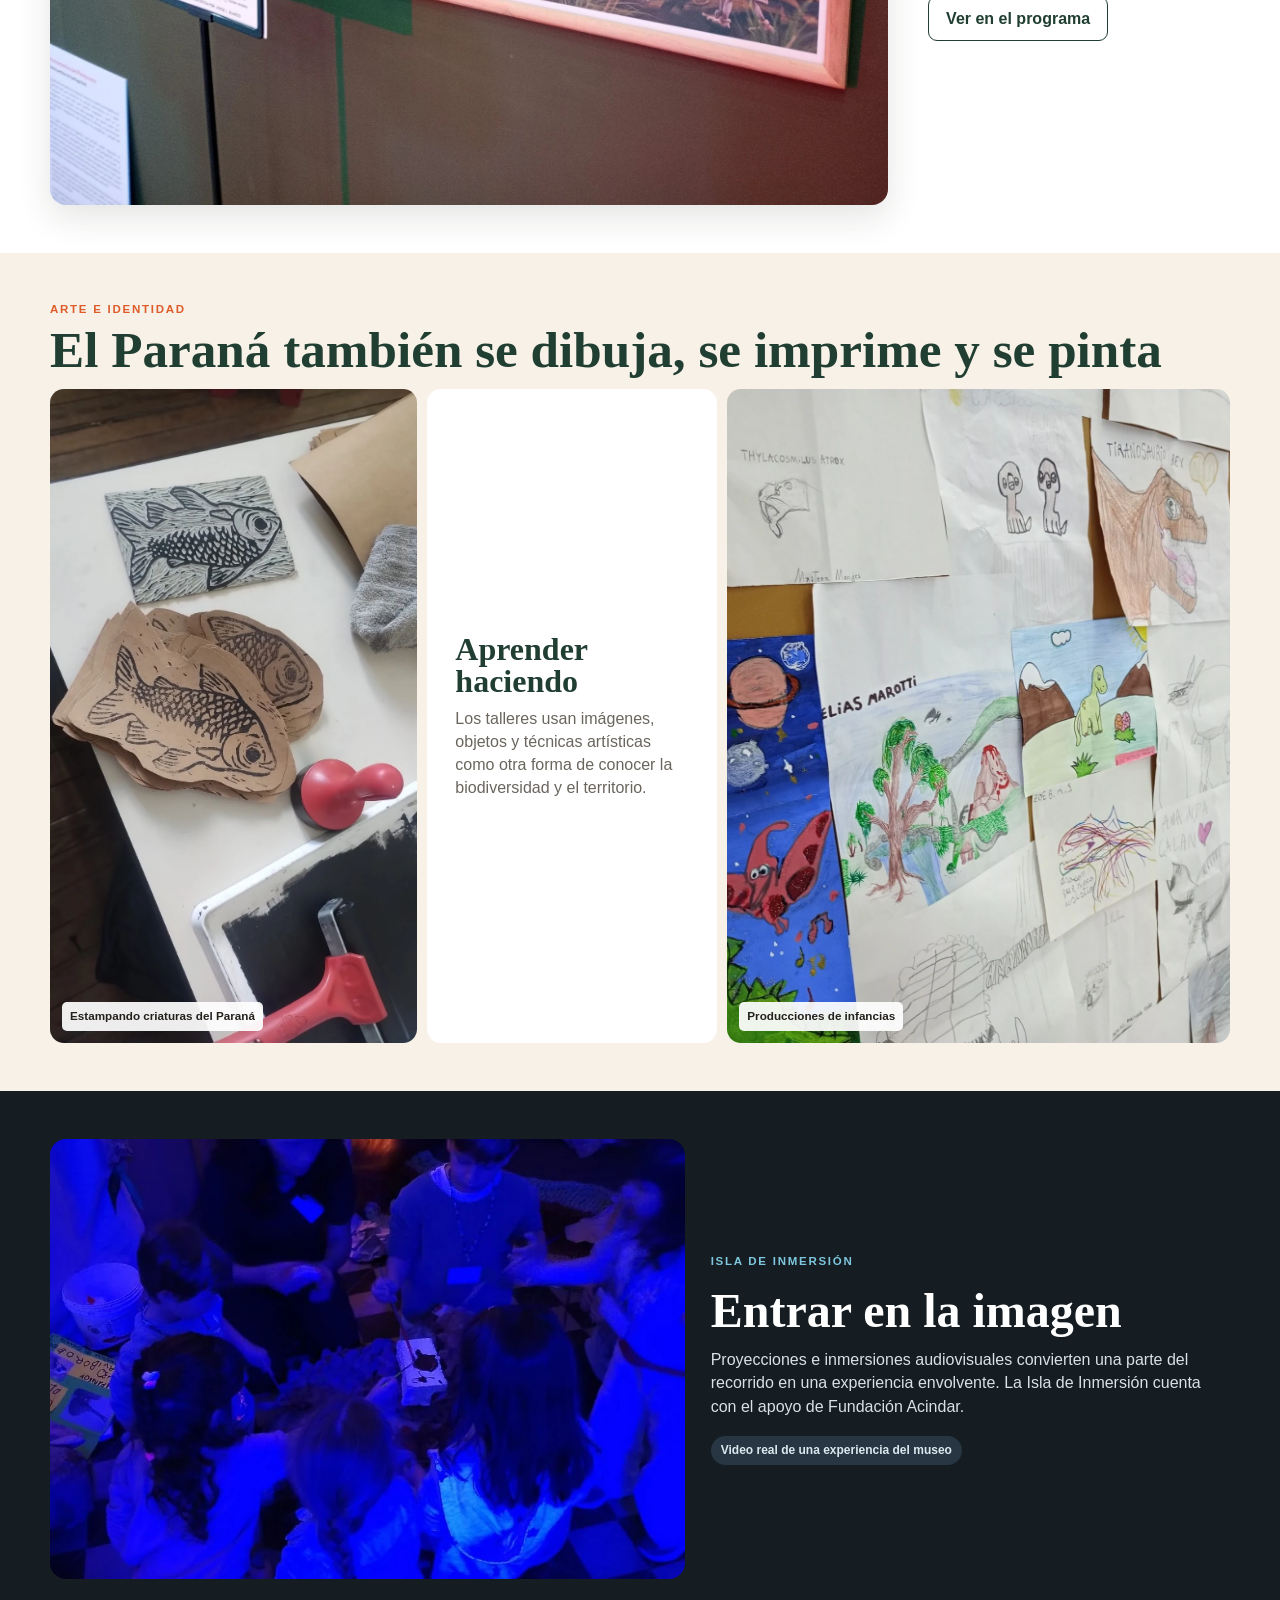
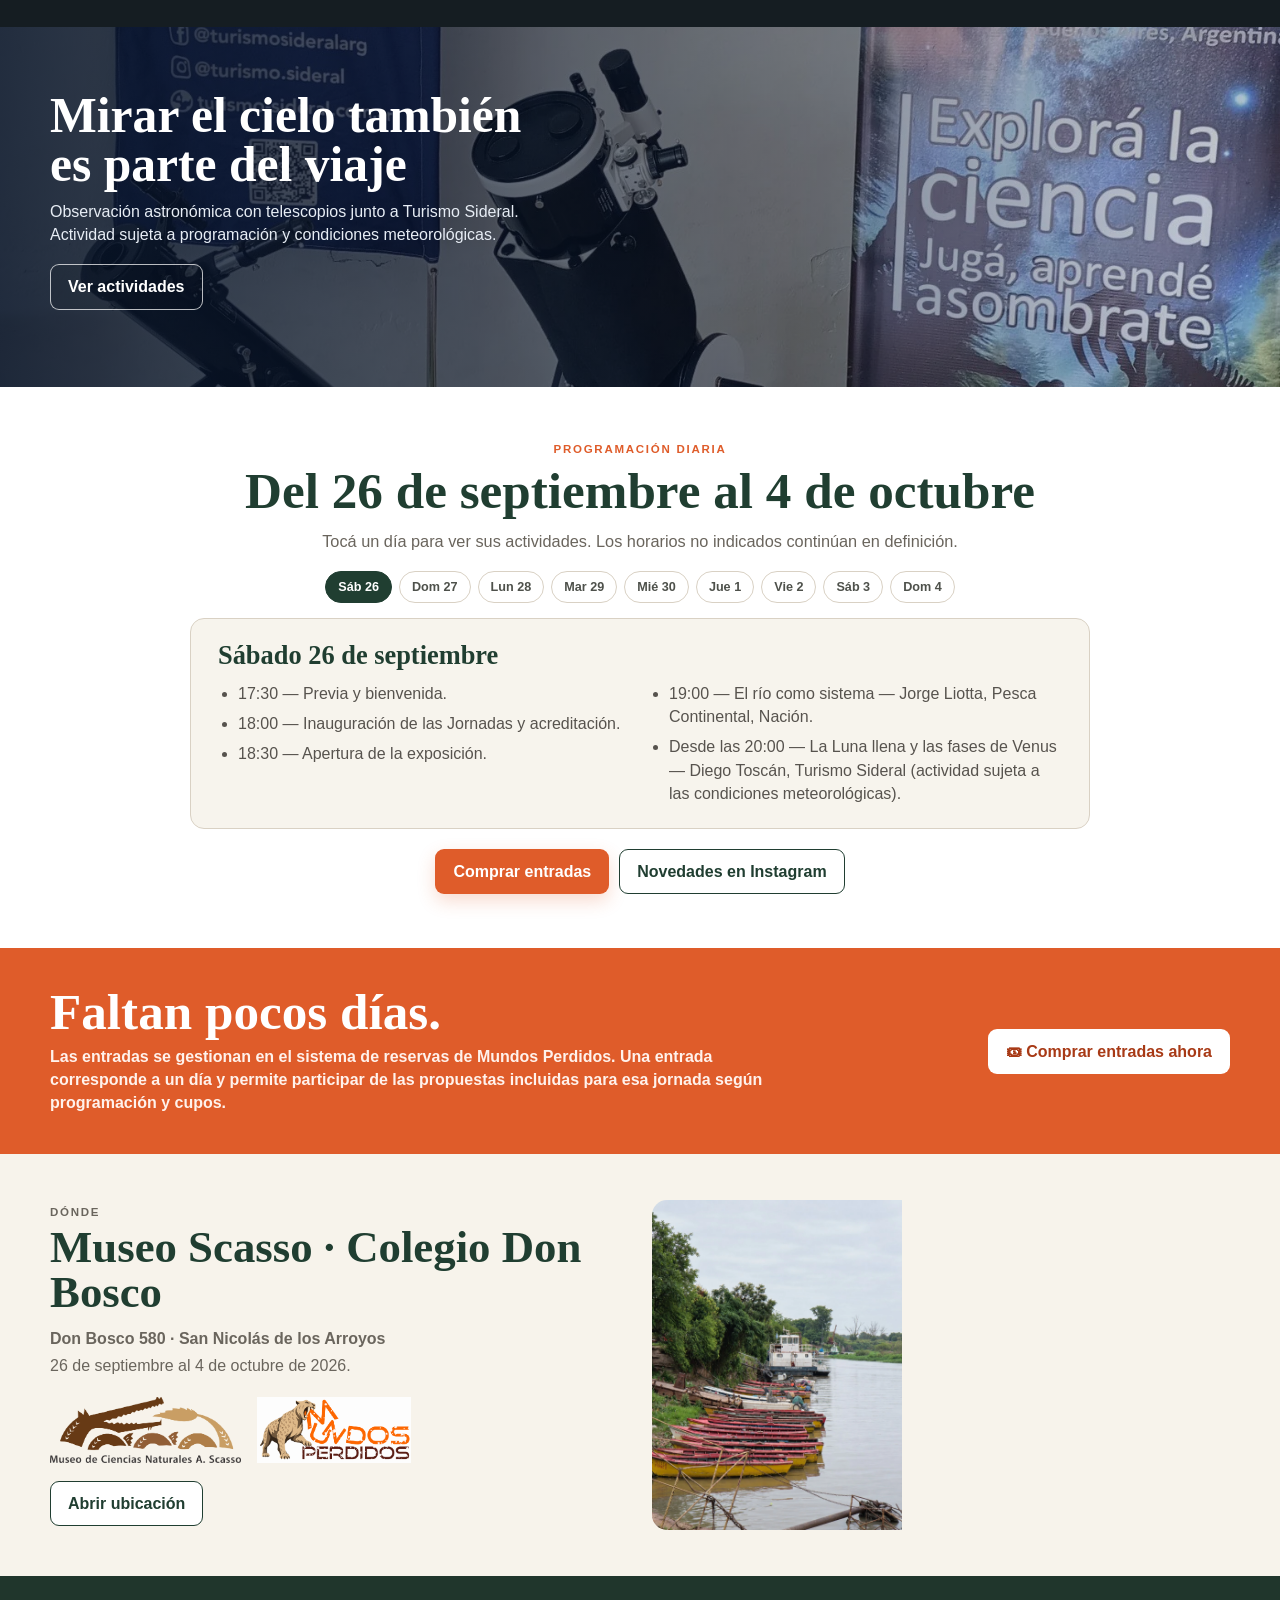
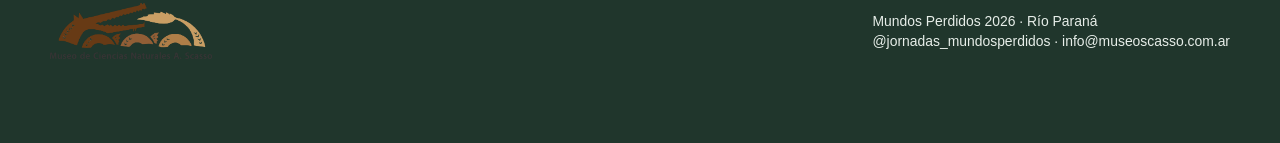
==== commit a7609103: "Eliminar únicamente el flotante de streaming CONICET" ====
--- a/index.html
+++ b/index.html
@@ -23,24 +23,12 @@
 @media(max-width:900px){.topin{grid-template-columns:150px 1fr}.nav a:not(.buy){display:none}.nav{justify-content:flex-end}.topin>.btn{display:none}.heroart{height:560px}.heroShade{background:linear-gradient(180deg,rgba(22,53,40,.17),rgba(22,53,40,.83) 64%)}.heroContent{align-items:flex-end;padding-bottom:30px}.heroText{max-width:100%}.topics{grid-template-columns:repeat(4,1fr)}.topics div:nth-child(n+5){display:none}.story,.split{grid-template-columns:1fr}.storyPhoto{min-height:360px}.splitPhoto{min-height:350px}.fossilGrid{grid-template-columns:1fr 1fr}.fossilText{grid-column:1/-1}.blancoGrid,.immersiveGrid,.visitGrid,.ticketGrid{grid-template-columns:1fr}.artGrid{grid-template-columns:1fr 1fr}.artGrid .artCell:last-child{grid-column:1/-1}.dayPanel ul{columns:1}.ticket .btn{width:100%}.mobileBuy{display:flex;position:fixed;left:12px;right:12px;bottom:12px;z-index:90;background:var(--orange);color:#fff;min-height:50px;align-items:center;justify-content:center;border-radius:12px;font-weight:900;box-shadow:0 10px 25px rgba(0,0,0,.25)}}
 @media(max-width:620px){.wrap{width:calc(100% - 22px)}.topin{height:62px}.eventmark{width:138px;height:46px}.nav .buy{font-size:.75rem;padding:8px 11px;min-height:38px}.heroart{height:505px;min-height:0;object-position:57% center}.hero h1{font-size:3.5rem}.hero .river{font-size:1.15rem}.hero p{font-size:.98rem}.heroBtns .btn{width:100%}.topics{min-height:58px}.topics div{font-size:.64rem;padding:8px 4px}.storyText,.splitText{padding:34px 21px}.storyPhoto{min-height:300px}.splitPhoto{min-height:315px}.miniList{grid-template-columns:1fr}.fossilBlock,.blanco,.art,.immersive,.program,.visit{padding:34px 0}.fossilGrid{grid-template-columns:1fr}.fossilImg{min-height:290px}.blancoText{padding:5px 2px}.blancoText h2{font-size:2.2rem}.artGrid{grid-template-columns:1fr}.artGrid .artCell:last-child{grid-column:auto}.artCell{min-height:280px}.videoBox video{height:360px}.immersive h2{font-size:2.4rem}.astro{min-height:330px}.astroText{padding:48px 0}.astroText h2{font-size:2.35rem;max-width:330px}.dayPanel{padding:19px 17px}.ticket{padding:32px 0}.visitPhoto img{height:250px}.marks img{height:54px}.footer{padding-bottom:86px}}
 
-/* Sello flotante Streaming CONICET: ajuste responsive */
-.heroSponsor{position:absolute;z-index:5;top:clamp(24px,4vw,48px);right:clamp(22px,4.5vw,58px);width:clamp(210px,24vw,340px);max-width:34%;pointer-events:none;transform-origin:center;animation:conicetFloat 7s ease-in-out infinite}
-.heroSponsor::before{content:"";position:absolute;inset:15% 8%;z-index:-1;border-radius:50%;background:radial-gradient(circle,rgba(255,255,255,.24) 0%,rgba(255,255,255,.10) 45%,rgba(255,255,255,0) 75%);filter:blur(16px);opacity:.38;animation:conicetHalo 8s ease-in-out infinite}
-.heroSponsor img{display:block;width:100%;height:auto;object-fit:contain;filter:drop-shadow(0 9px 18px rgba(18,42,35,.22));animation:conicetShine 8s ease-in-out infinite}
-@keyframes conicetFloat{0%,100%{transform:translateY(0)}50%{transform:translateY(-5px)}}
-@keyframes conicetHalo{0%,100%{opacity:.28;transform:scale(.98)}50%{opacity:.48;transform:scale(1.03)}}
-@keyframes conicetShine{0%,100%{filter:drop-shadow(0 9px 18px rgba(18,42,35,.22)) brightness(1)}50%{filter:drop-shadow(0 10px 22px rgba(211,158,86,.24)) brightness(1.05)}}
-@media(max-width:900px){.heroSponsor{top:56px;right:16px;width:min(27vw,190px);max-width:none}}
-@media(max-width:620px){.heroSponsor{top:76px;right:12px;width:min(36vw,138px);max-width:none}}
-@media(max-width:420px){.heroSponsor{top:82px;right:10px;width:min(34vw,126px)}}
-@media(prefers-reduced-motion:reduce){.heroSponsor,.heroSponsor::before,.heroSponsor img{animation:none}}
-
 </style>
 </head>
 <body>
 <header class="top"><div class="wrap topin"><a href="#inicio"><img class="eventmark" src="assets/site2026/logo-mundos-perdidos.png" alt="Mundos Perdidos"></a><nav class="nav"><a href="#programa">Programa</a><a href="#muestras">Exposiciones</a><a href="#infancias">Infancias</a><a href="#visitar">Visitar</a><a class="btn buy" href="https://mundos-perdidos.museoscasso.com.ar/reservas/">Comprar entradas</a></nav></div></header>
 <main id="inicio">
-<section class="hero"><img class="heroart" src="assets/site2026/web-eugenia-rio.webp" alt="Paisaje del río Paraná en acuarela, Eugenia Romero"><div class="heroShade"></div><div class="heroContent"><div class="heroInner"><div class="heroText"><div class="heroTop">26 de septiembre al 4 de octubre · San Nicolás</div><h1>Mundos<br>Perdidos</h1><div class="river">Río Paraná</div><p>Nueve días de ciencia, naturaleza, patrimonio y arte. Charlas, talleres, exposiciones, astronomía y propuestas para toda la familia.</p><div class="heroBtns"><a class="btn buy" href="https://mundos-perdidos.museoscasso.com.ar/reservas/">🎟 Comprar entradas</a><a class="btn outline" href="#programa">Ver programa</a></div></div></div></div><div class="heroSponsor" aria-label="Con la participación del streaming del CONICET"><img src="assets/site2026/streaming-conicet.png?v=20260917b" alt="Con la participación del streaming del CONICET" loading="eager" decoding="async"></div><div class="credit">Acuarela: Eugenia Romero</div></section>
+<section class="hero"><img class="heroart" src="assets/site2026/web-eugenia-rio.webp" alt="Paisaje del río Paraná en acuarela, Eugenia Romero"><div class="heroShade"></div><div class="heroContent"><div class="heroInner"><div class="heroText"><div class="heroTop">26 de septiembre al 4 de octubre · San Nicolás</div><h1>Mundos<br>Perdidos</h1><div class="river">Río Paraná</div><p>Nueve días de ciencia, naturaleza, patrimonio y arte. Charlas, talleres, exposiciones, astronomía y propuestas para toda la familia.</p><div class="heroBtns"><a class="btn buy" href="https://mundos-perdidos.museoscasso.com.ar/reservas/">🎟 Comprar entradas</a><a class="btn outline" href="#programa">Ver programa</a></div></div></div></div><div class="credit">Acuarela: Eugenia Romero</div></section>
 <div class="topicbar"><div class="wrap topics"><div>Naturaleza</div><div>Fósiles</div><div>El río</div><div>Talleres</div><div>Astronomía</div><div>Patrimonio</div><div>Arte y música</div></div></div>
 <section class="story"><div class="storyText"><p class="kicker">Una experiencia sobre el Paraná</p><h2>Un viaje por el pasado, el presente y el futuro del río</h2><p>El museo se transforma para recorrer un Paraná visible y otro que suele quedar oculto: animales actuales, fósiles, ambientes, historias, mitos, conservación, arte e investigación.</p><div class="storyFacts"><span>4 ejes</span><span>9 días</span><span>Programación diferente cada día</span></div></div><div class="storyPhoto"><img src="assets/site2026/web-museo-rio.webp" alt="Colecciones del río Paraná en el Museo Scasso"></div></section>
 <section class="split" id="infancias"><div class="splitPhoto"><img src="assets/site2026/web-infancias-inmersivo.webp" alt="Niñas y niños en una experiencia inmersiva de Mundos Perdidos"></div><div class="splitText"><p class="kicker">Para infancias</p><h2 class="h2">Para explorar con las manos</h2><p class="copy">Fotografía de naturaleza, biogeografía, mundo microscópico, arqueología, animales prehistóricos y arte. Actividades pensadas para participar, preguntar y descubrir.</p><div class="miniList"><div>Mundos escondidos</div><div>¡Cada cual en su lugar!</div><div>Micromundos II</div><div>Piedra, papel o tijera</div><div>Arqueólogos por un día</div><div>Estampando criaturas del Paraná</div></div><img class="fishdetail" src="assets/site2026/web-estampas.webp" alt=""></div></section>
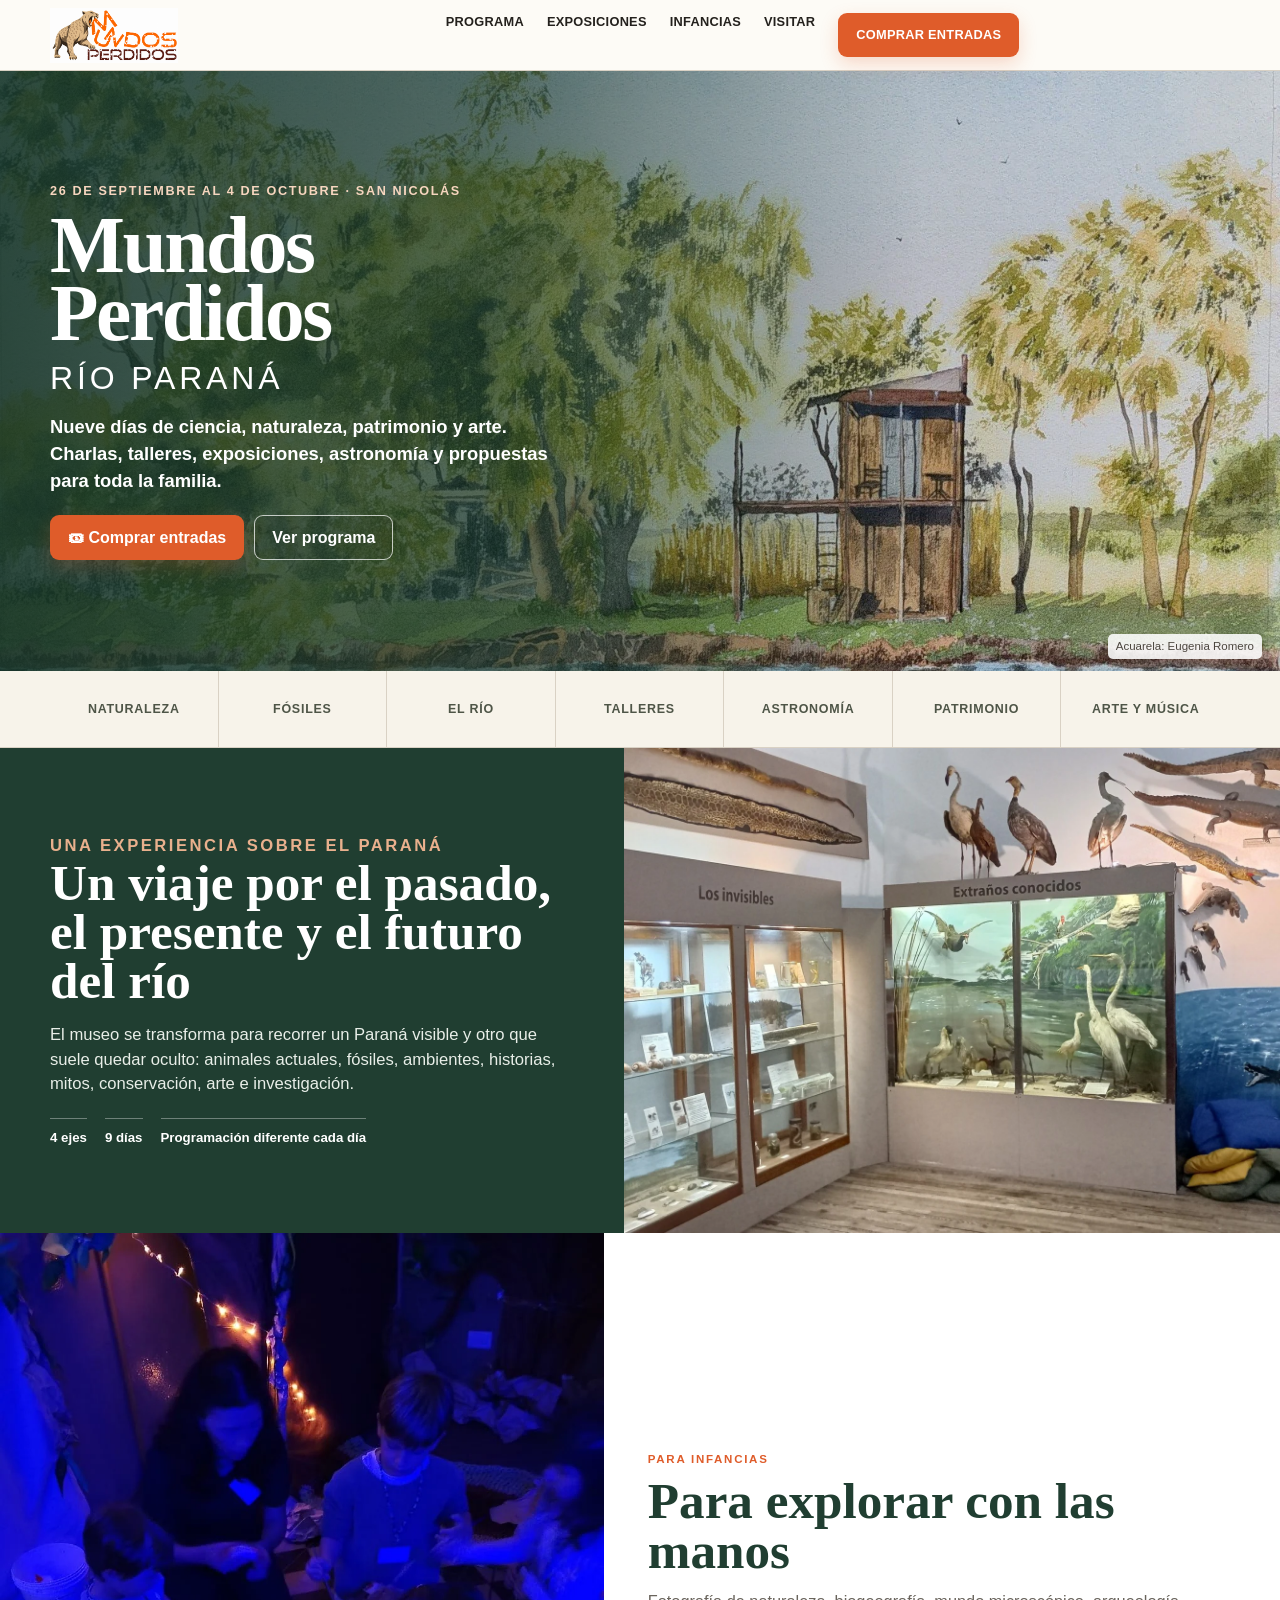
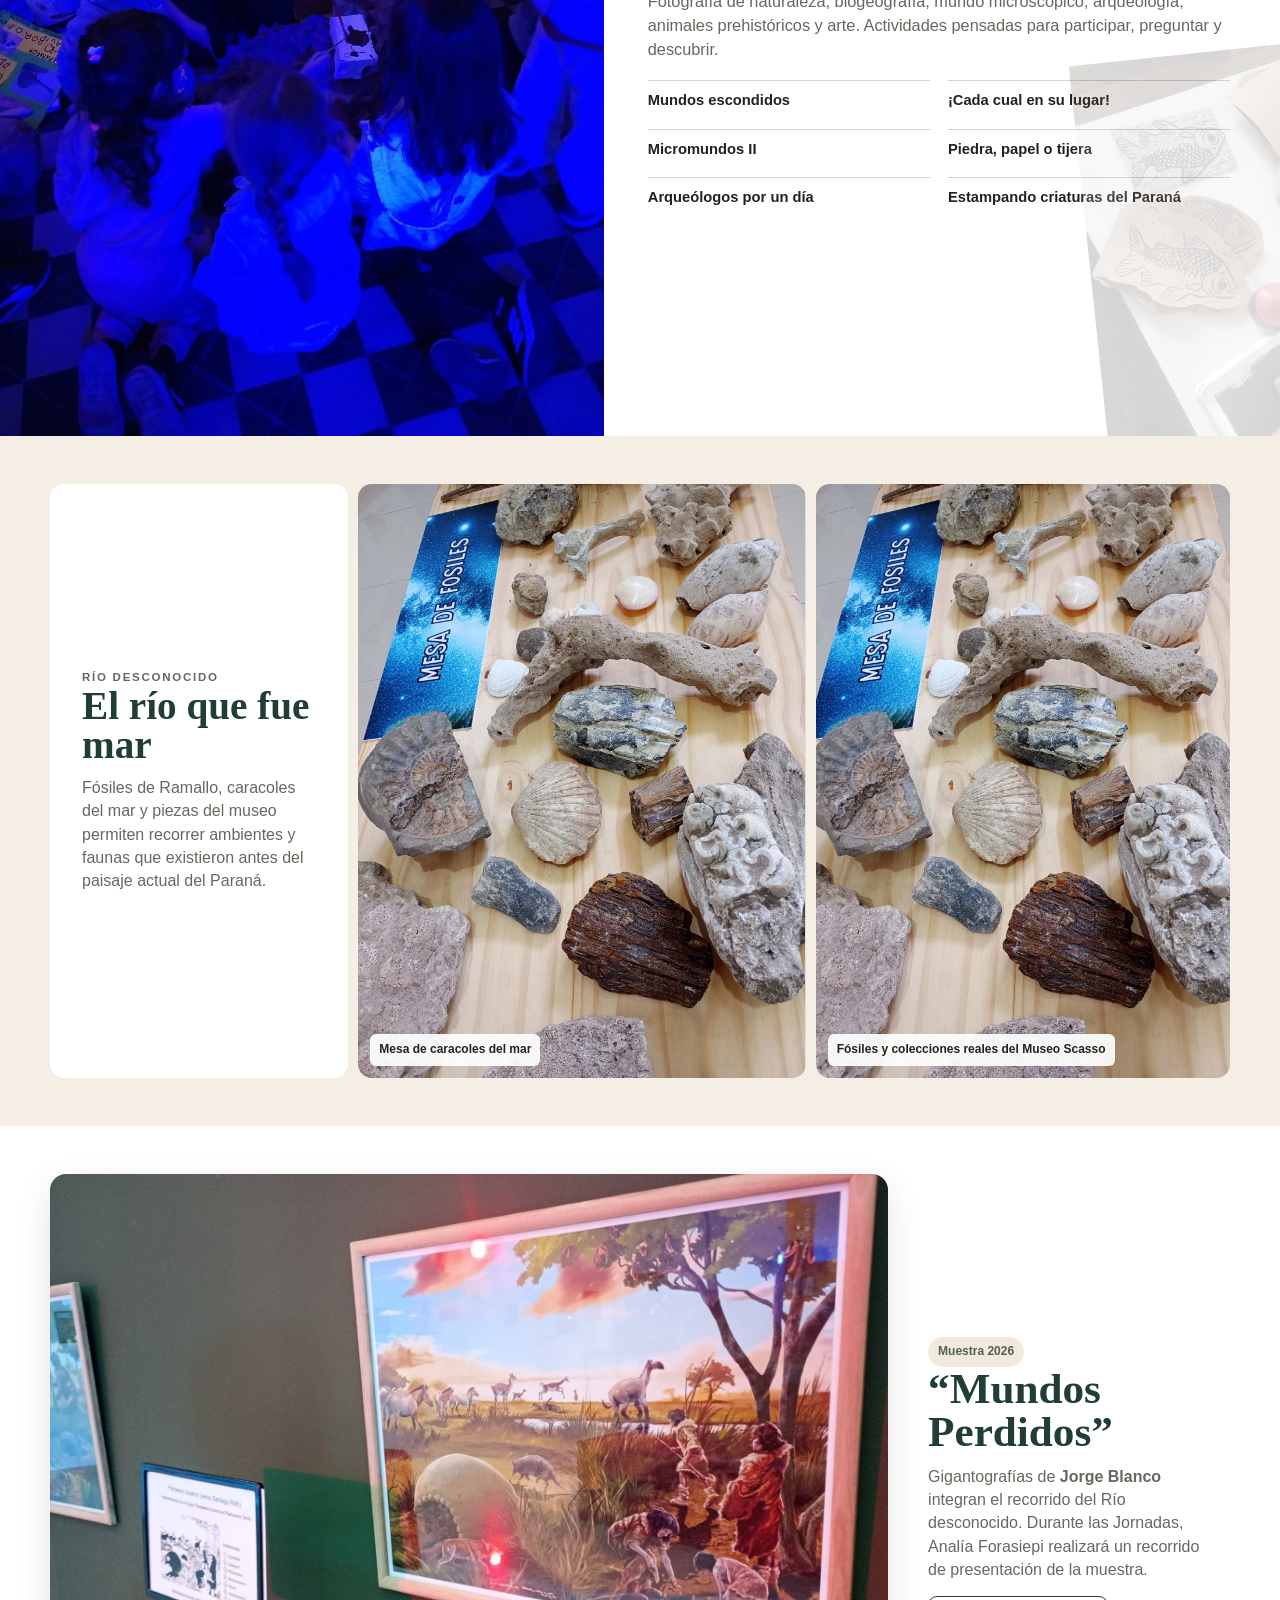
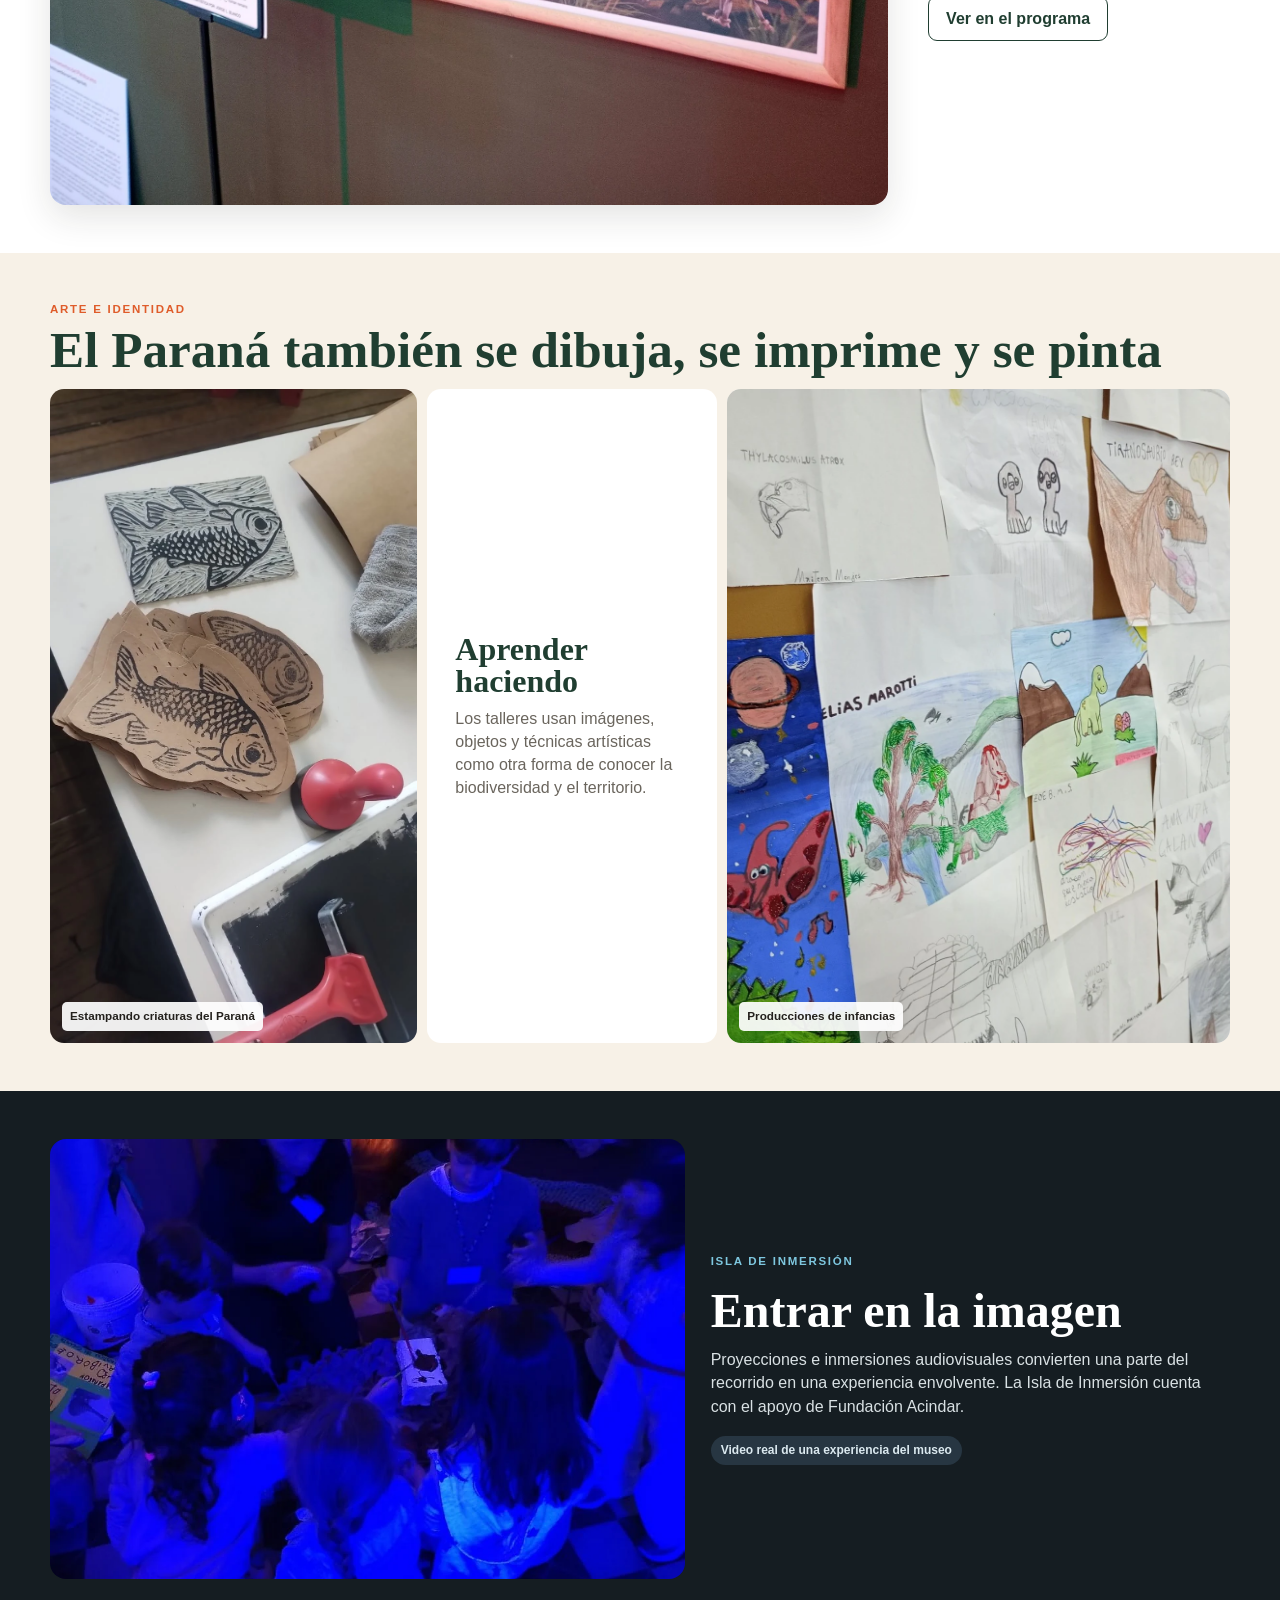
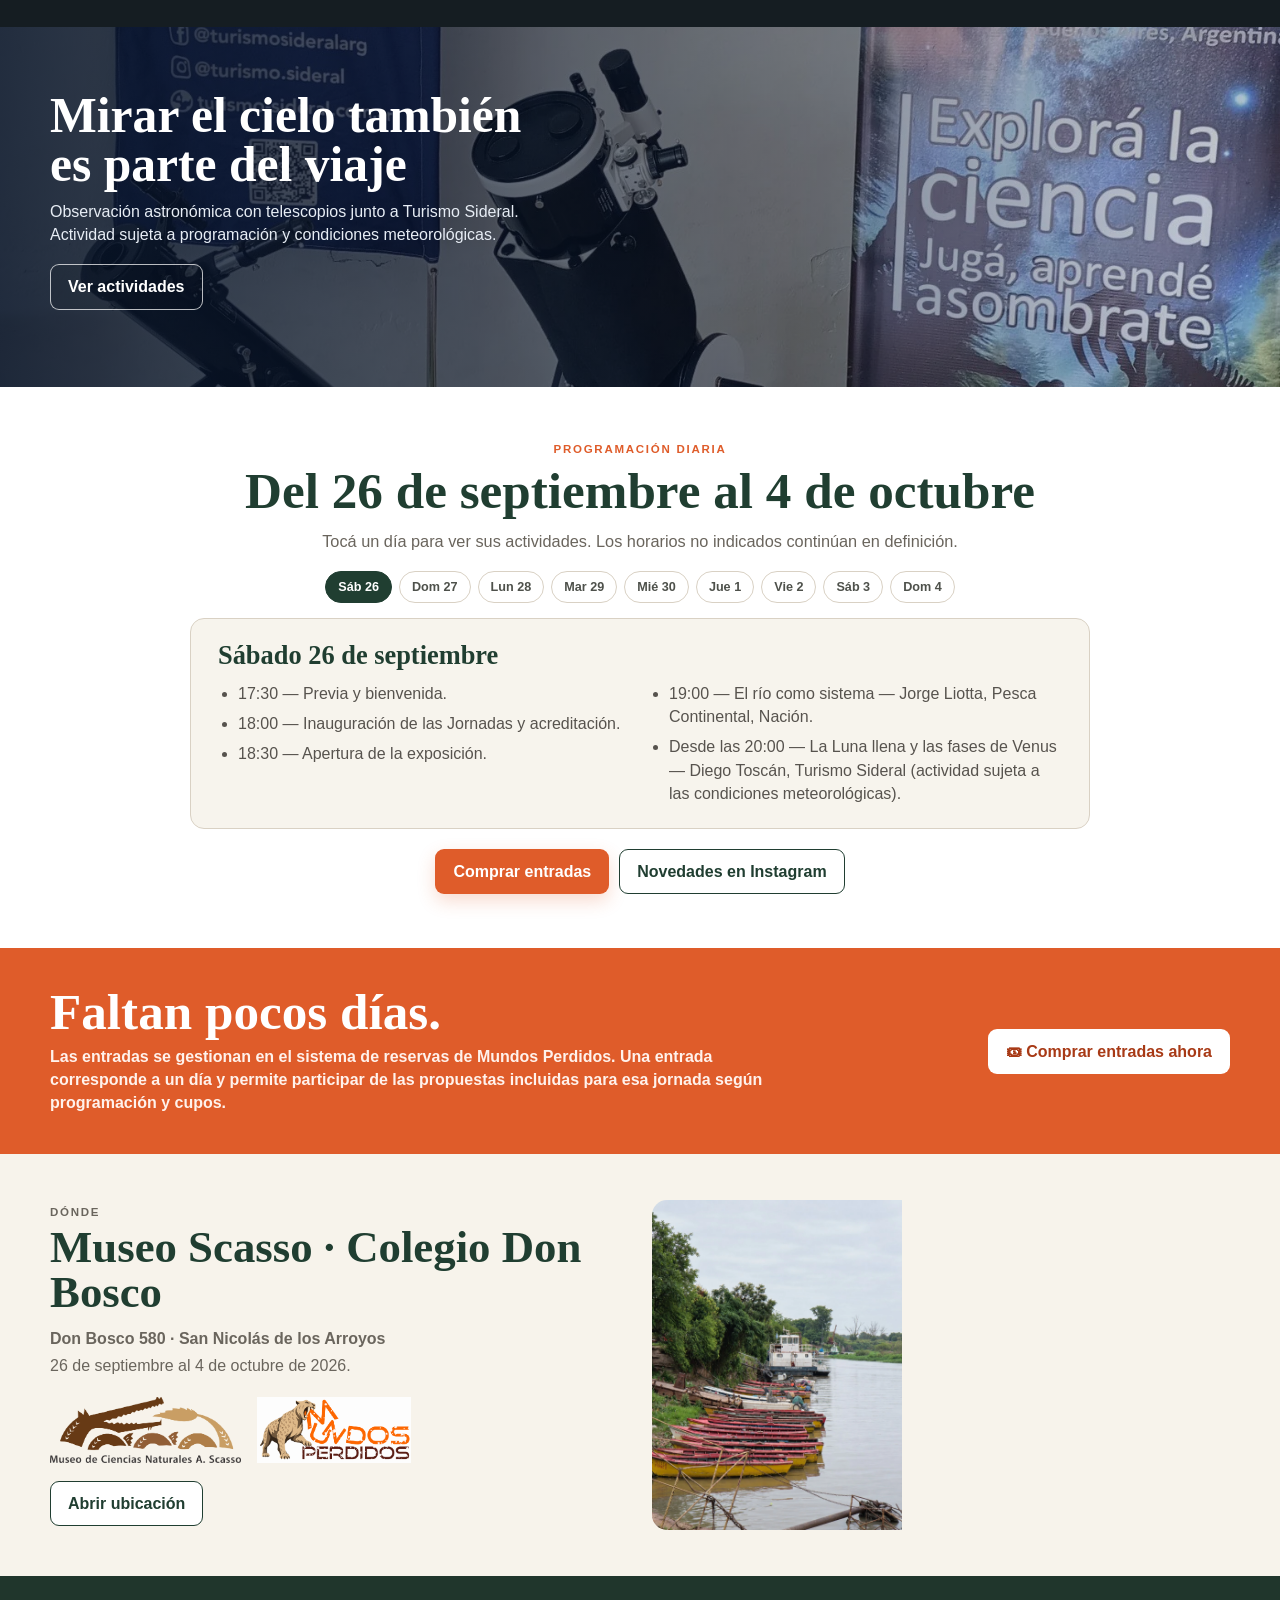
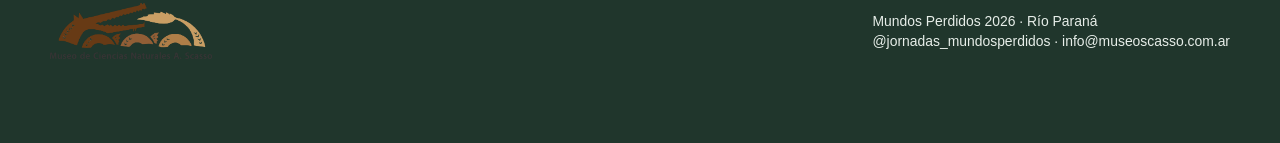
==== commit be1c63aa: "Mover charla del vino al martes 29" ====
--- a/index.html
+++ b/index.html
@@ -44,7 +44,7 @@
 <footer class="footer"><div class="wrap footerIn"><a href="https://www.museoscasso.com.ar/" aria-label="Ir al sitio web del Museo de Ciencias Naturales A. Scasso"><img class="footerLogo" src="assets/site2026/logo-scasso.png" alt="Museo de Ciencias Naturales A. Scasso"></a><div>Mundos Perdidos 2026 · Río Paraná<br><a href="https://www.instagram.com/jornadas_mundosperdidos/" target="_blank" rel="noopener">@jornadas_mundosperdidos</a> · <a href="mailto:info@museoscasso.com.ar">info@museoscasso.com.ar</a></div></div></footer>
 <a class="mobileBuy" href="https://mundos-perdidos.museoscasso.com.ar/reservas/">🎟 Comprar entradas</a>
 <script>
-const days=[{"tab":"Sáb 26","title":"Sábado 26 de septiembre","items":["17:30 — Previa y bienvenida.","18:00 — Inauguración de las Jornadas y acreditación.","18:30 — Apertura de la exposición.","19:00 — El río como sistema — Jorge Liotta, Pesca Continental, Nación.","Desde las 20:00 — La Luna llena y las fases de Venus — Diego Toscán, Turismo Sideral (actividad sujeta a las condiciones meteorológicas)."]},{"tab":"Dom 27","title":"Domingo 27 de septiembre","items":["Desde las 17:00 — Arte en vivo — Eugenia Romero.","18:15 — Pioneros aventureros del río — Analía Forasiepi, IANIGLA.","19:30 — Performance — Escuela de Arte.","Desde las 20:00 — Observación astronómica — Diego Toscán, Turismo Sideral (actividad sujeta a las condiciones meteorológicas)."]},{"tab":"Lun 28","title":"Lunes 28 de septiembre","items":["15:30 — Producción y espacios de conservación en el Delta del Paraná. Desafíos y propuestas — Natalia Fracassi, INTA Delta.","17:00 — Proyecto Pantano. El ciervo de los pantanos en el bajo delta — Javier Pereira.","17:00 — Peces en su tinta — Taller de arte, Prof. Lucila Andino.","Desde las 18:00 — Mesa Lobito de río — Silvia Sunino y Alejandra Cepeda.","18:30 — Fotografía de Naturaleza — Analía Forasiepi y Carolina Mosto. Taller para niñas y niños de 8 a 12 años.","19:00 — Historia de San Nicolás — Daniela Beltrami, Museo Nacional Casa del Acuerdo.","20:00 — Recorrido por la muestra “Mundos Perdidos” de Jorge Blanco — Analía Forasiepi, IANIGLA."]},{"tab":"Mar 29","title":"Martes 29 de septiembre","items":["17:00 — Peces en su tinta — Taller de arte, Prof. Lucila Andino.","Desde las 18:00 — Mesa de Caracoles — Museo de Ciencias Naturales A. Scasso.","18:30 — ¡Cada cual en su lugar! — Analía Forasiepi y Carolina Mosto. Taller para niñas y niños de 8 a 12 años.","19:00 — Aves de San Nicolás — Club de Observadores de Aves, COA San Nicolás.","20:00 — Reciente hallazgo de un mastodonte en Sánchez, Ramallo — Museo de Ciencias Naturales A. Scasso."]},{"tab":"Mié 30","title":"Miércoles 30 de septiembre","items":["17:00 — Peces en su tinta — Taller de arte, Prof. Lucila Andino.","18:00 — ¡Pura ciencia! — Martín Tellechea, UNLP.","Desde las 18:00 — Mesa Lobito de río — Silvia Sunino y Alejandra Cepeda.","18:30 — El mundo microscópico — Analía Forasiepi y Carolina Mosto. Taller para niñas y niños de 8 a 12 años.","19:00 — ¿Para qué sirve la ciencia? — Martín Tellechea, UNLP.","20:00 — El vino nicoleño y el Paraná — Walter Álvarez."]},{"tab":"Jue 1","title":"Jueves 1 de octubre","items":["17:00 — Peces en su tinta — Taller de arte, Prof. Lucila Andino.","18:00 — Taller Pintura del río — Eugenia Romero.","18:00 a 19:30 — Literatura, ambiente y ciencias naturales — Marcos Solá y Cristian Juárez Giovanelli.","18:30 — Arqueólogos por un día — Daniela Beltrami, Museo Nacional Casa del Acuerdo. Taller para niñas y niños de 7 a 12 años.","19:30 — ¿Cómo abordar la problemática ambiental situada? — Martín Tellechea, UNLP."]},{"tab":"Vie 2","title":"Viernes 2 de octubre","items":["Desde las 16:00 — Mesa de insectos del río — Julián Petrulevicius y Juan Pablo Galvis, Museo de La Plata.","17:00 — Serpientes del Paraná — Daniel Hermann, Instituto Malbrán.","Desde las 18:00 — Mesa Lobito de río — Silvia Sunino y Alejandra Cepeda.","18:30 — AL REVÉS. El turismo es recurso para la preservación del patrimonio cultural — Luciano Rey, Red de Patrimonio en Construcción.","18:30 — Piedra, papel o tijera. Animales prehistóricos — Analía Forasiepi y Carolina Mosto. Taller para niñas y niños de 8 a 12 años.","19:30 — Leer, enseñar y aprender desde la narrativa — Martín Tellechea, UNLP."]},{"tab":"Sáb 3","title":"Sábado 3 de octubre","items":["10:00 — El territorio como aula. EAI desde la indagación — Evangelina Romano.","14:00 a 18:00 — Aguará guazú en San Nicolás y Ramallo — Fundación Temaikèn. Exposición y mesa temática guiada por especialistas.","16:00 — El Paraná como vía navegable — Fundación Humedales.","Desde las 17:00 — Mesa de Reptiles del río — Museo de Ciencias Naturales A. Scasso.","17:00 — Aguará guazú en San Nicolás y Ramallo — Fundación Temaikèn.","18:00 — Dibujo al natural en el museo — Lucila Andino, Artes Visuales.","18:15 — Picaflores del río Paraná — Gabriel Maugeri.","19:30 — Mito del Carpincho Blanco — Damián Voglino.","20:15 — El origen del mundo. La formación de la Tierra — Gustavo Cionco, CONICET / UTN."]},{"tab":"Dom 4","title":"Domingo 4 de octubre","items":["16:00 — Visita al museo (con registro previo).","17:00 — Cría, recuperación y liberación de aves nativas en la Reserva Parque del Este, Baradero — Paola Krüger y Claudio Restivo, COA Ñacundá Baradero.","18:00 — Reservas urbanas — Claudio Bertonatti, Fundación Azara. Presentación online; presenta Marina Penessi.","19:00 — Áreas protegidas del río Paraná — Beatriz Giacosa, Fundación Humedales.","20:00 — Conversatorio de cierre — Organizadores de las Jornadas.","20:30 — Cierre de las II Jornadas Mundos Perdidos 2026.","21:00 — Peña."]}]
+const days=[{"tab":"Sáb 26","title":"Sábado 26 de septiembre","items":["17:30 — Previa y bienvenida.","18:00 — Inauguración de las Jornadas y acreditación.","18:30 — Apertura de la exposición.","19:00 — El río como sistema — Jorge Liotta, Pesca Continental, Nación.","Desde las 20:00 — La Luna llena y las fases de Venus — Diego Toscán, Turismo Sideral (actividad sujeta a las condiciones meteorológicas)."]},{"tab":"Dom 27","title":"Domingo 27 de septiembre","items":["Desde las 17:00 — Arte en vivo — Eugenia Romero.","18:15 — Pioneros aventureros del río — Analía Forasiepi, IANIGLA.","19:30 — Performance — Escuela de Arte.","Desde las 20:00 — Observación astronómica — Diego Toscán, Turismo Sideral (actividad sujeta a las condiciones meteorológicas)."]},{"tab":"Lun 28","title":"Lunes 28 de septiembre","items":["15:30 — Producción y espacios de conservación en el Delta del Paraná. Desafíos y propuestas — Natalia Fracassi, INTA Delta.","17:00 — Proyecto Pantano. El ciervo de los pantanos en el bajo delta — Javier Pereira.","17:00 — Peces en su tinta — Taller de arte, Prof. Lucila Andino.","Desde las 18:00 — Mesa Lobito de río — Silvia Sunino y Alejandra Cepeda.","18:30 — Fotografía de Naturaleza — Analía Forasiepi y Carolina Mosto. Taller para niñas y niños de 8 a 12 años.","19:00 — Historia de San Nicolás — Daniela Beltrami, Museo Nacional Casa del Acuerdo.","20:00 — Recorrido por la muestra “Mundos Perdidos” de Jorge Blanco — Analía Forasiepi, IANIGLA."]},{"tab":"Mar 29","title":"Martes 29 de septiembre","items":["17:00 — Peces en su tinta — Taller de arte, Prof. Lucila Andino.","Desde las 18:00 — Mesa de Caracoles — Museo de Ciencias Naturales A. Scasso.","18:30 — ¡Cada cual en su lugar! — Analía Forasiepi y Carolina Mosto. Taller para niñas y niños de 8 a 12 años.","19:00 — Aves de San Nicolás — Club de Observadores de Aves, COA San Nicolás.","20:00 — Reciente hallazgo de un mastodonte en Sánchez, Ramallo — Museo de Ciencias Naturales A. Scasso.","20:00 — El vino nicoleño y el Paraná — Walter Álvarez."]},{"tab":"Mié 30","title":"Miércoles 30 de septiembre","items":["17:00 — Peces en su tinta — Taller de arte, Prof. Lucila Andino.","18:00 — ¡Pura ciencia! — Martín Tellechea, UNLP.","Desde las 18:00 — Mesa Lobito de río — Silvia Sunino y Alejandra Cepeda.","18:30 — El mundo microscópico — Analía Forasiepi y Carolina Mosto. Taller para niñas y niños de 8 a 12 años.","19:00 — ¿Para qué sirve la ciencia? — Martín Tellechea, UNLP."]},{"tab":"Jue 1","title":"Jueves 1 de octubre","items":["17:00 — Peces en su tinta — Taller de arte, Prof. Lucila Andino.","18:00 — Taller Pintura del río — Eugenia Romero.","18:00 a 19:30 — Literatura, ambiente y ciencias naturales — Marcos Solá y Cristian Juárez Giovanelli.","18:30 — Arqueólogos por un día — Daniela Beltrami, Museo Nacional Casa del Acuerdo. Taller para niñas y niños de 7 a 12 años.","19:30 — ¿Cómo abordar la problemática ambiental situada? — Martín Tellechea, UNLP."]},{"tab":"Vie 2","title":"Viernes 2 de octubre","items":["Desde las 16:00 — Mesa de insectos del río — Julián Petrulevicius y Juan Pablo Galvis, Museo de La Plata.","17:00 — Serpientes del Paraná — Daniel Hermann, Instituto Malbrán.","Desde las 18:00 — Mesa Lobito de río — Silvia Sunino y Alejandra Cepeda.","18:30 — AL REVÉS. El turismo es recurso para la preservación del patrimonio cultural — Luciano Rey, Red de Patrimonio en Construcción.","18:30 — Piedra, papel o tijera. Animales prehistóricos — Analía Forasiepi y Carolina Mosto. Taller para niñas y niños de 8 a 12 años.","19:30 — Leer, enseñar y aprender desde la narrativa — Martín Tellechea, UNLP."]},{"tab":"Sáb 3","title":"Sábado 3 de octubre","items":["10:00 — El territorio como aula. EAI desde la indagación — Evangelina Romano.","14:00 a 18:00 — Aguará guazú en San Nicolás y Ramallo — Fundación Temaikèn. Exposición y mesa temática guiada por especialistas.","16:00 — El Paraná como vía navegable — Fundación Humedales.","Desde las 17:00 — Mesa de Reptiles del río — Museo de Ciencias Naturales A. Scasso.","17:00 — Aguará guazú en San Nicolás y Ramallo — Fundación Temaikèn.","18:00 — Dibujo al natural en el museo — Lucila Andino, Artes Visuales.","18:15 — Picaflores del río Paraná — Gabriel Maugeri.","19:30 — Mito del Carpincho Blanco — Damián Voglino.","20:15 — El origen del mundo. La formación de la Tierra — Gustavo Cionco, CONICET / UTN."]},{"tab":"Dom 4","title":"Domingo 4 de octubre","items":["16:00 — Visita al museo (con registro previo).","17:00 — Cría, recuperación y liberación de aves nativas en la Reserva Parque del Este, Baradero — Paola Krüger y Claudio Restivo, COA Ñacundá Baradero.","18:00 — Reservas urbanas — Claudio Bertonatti, Fundación Azara. Presentación online; presenta Marina Penessi.","19:00 — Áreas protegidas del río Paraná — Beatriz Giacosa, Fundación Humedales.","20:00 — Conversatorio de cierre — Organizadores de las Jornadas.","20:30 — Cierre de las II Jornadas Mundos Perdidos 2026.","21:00 — Peña."]}]
 const tabs=document.getElementById('dateTabs'),panel=document.getElementById('dayPanel');
 function showDay(i){document.querySelectorAll('.dateTab').forEach((b,j)=>b.classList.toggle('active',i===j));panel.innerHTML=`<h3>${days[i].title}</h3><ul>${days[i].items.map(x=>`<li>${x}</li>`).join('')}</ul>`;}
 days.forEach((d,i)=>{const b=document.createElement('button');b.className='dateTab';b.textContent=d.tab;b.onclick=()=>showDay(i);tabs.appendChild(b)});showDay(0);
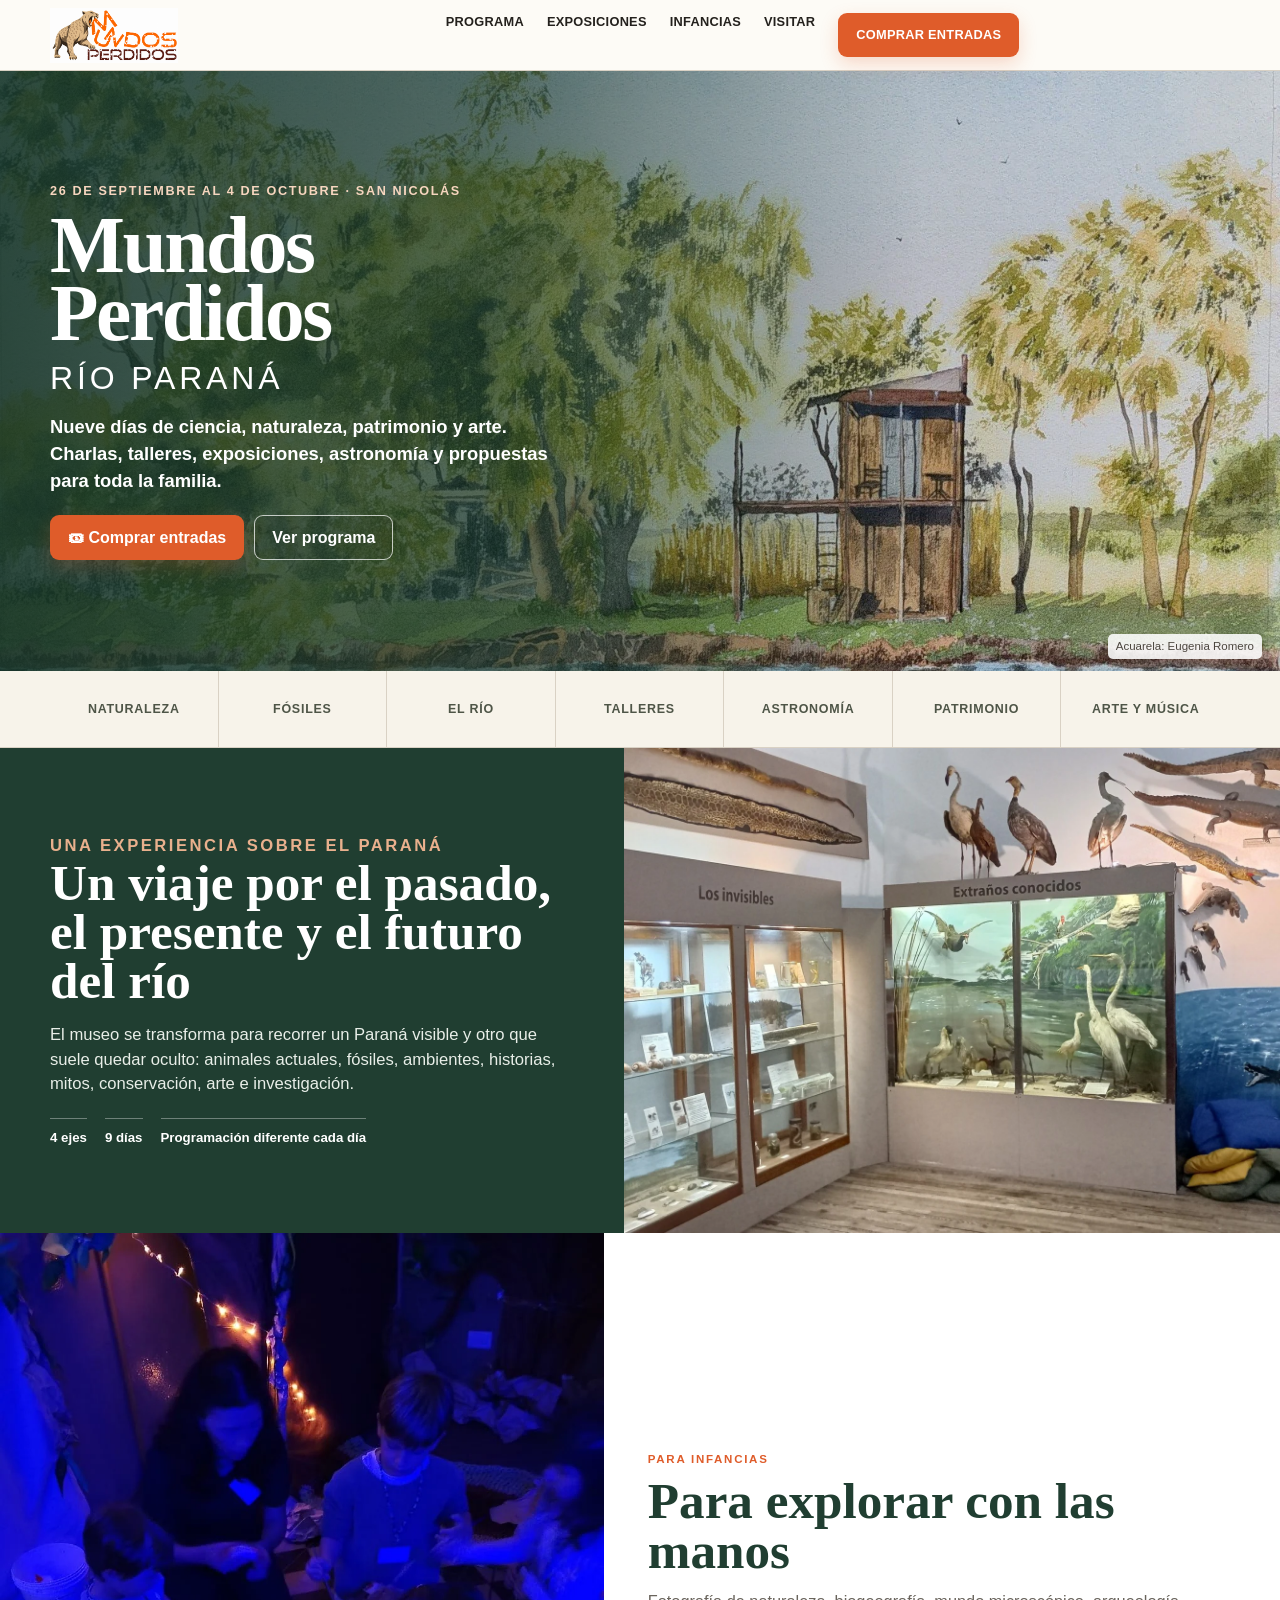
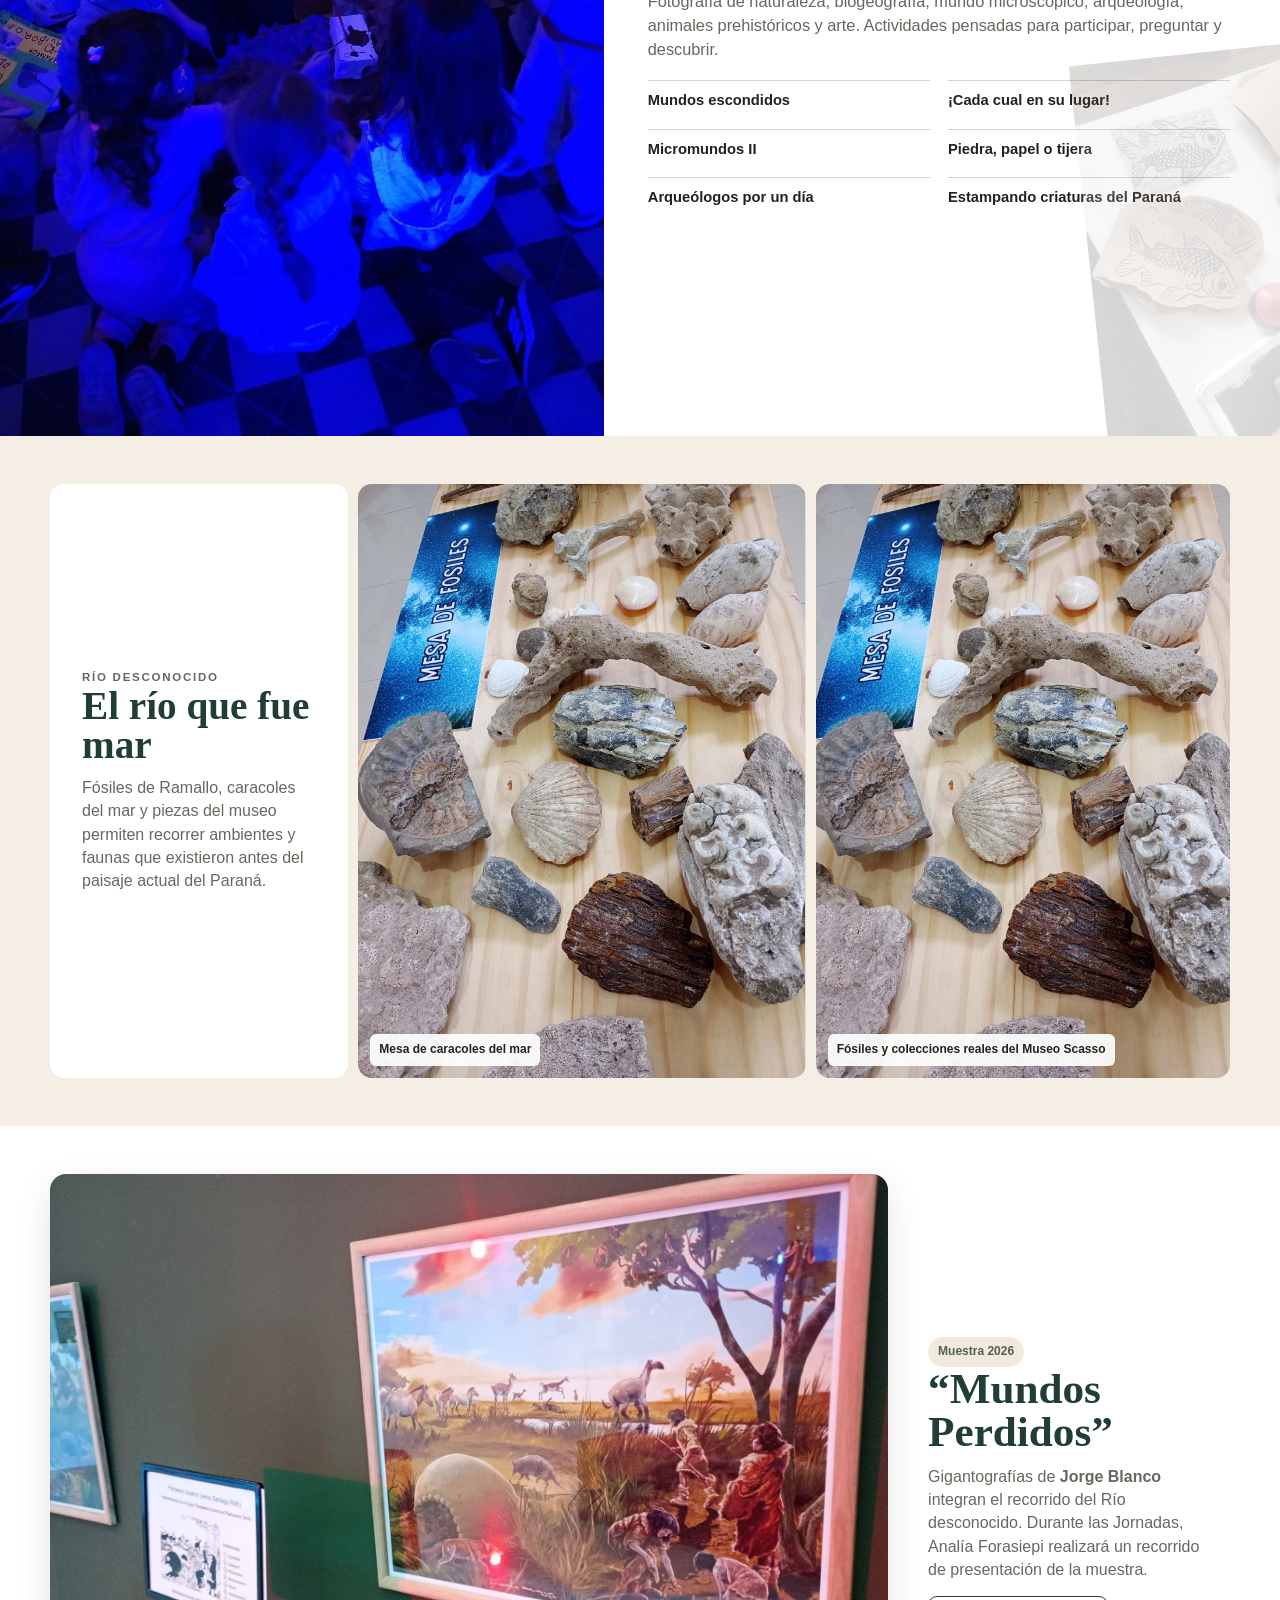
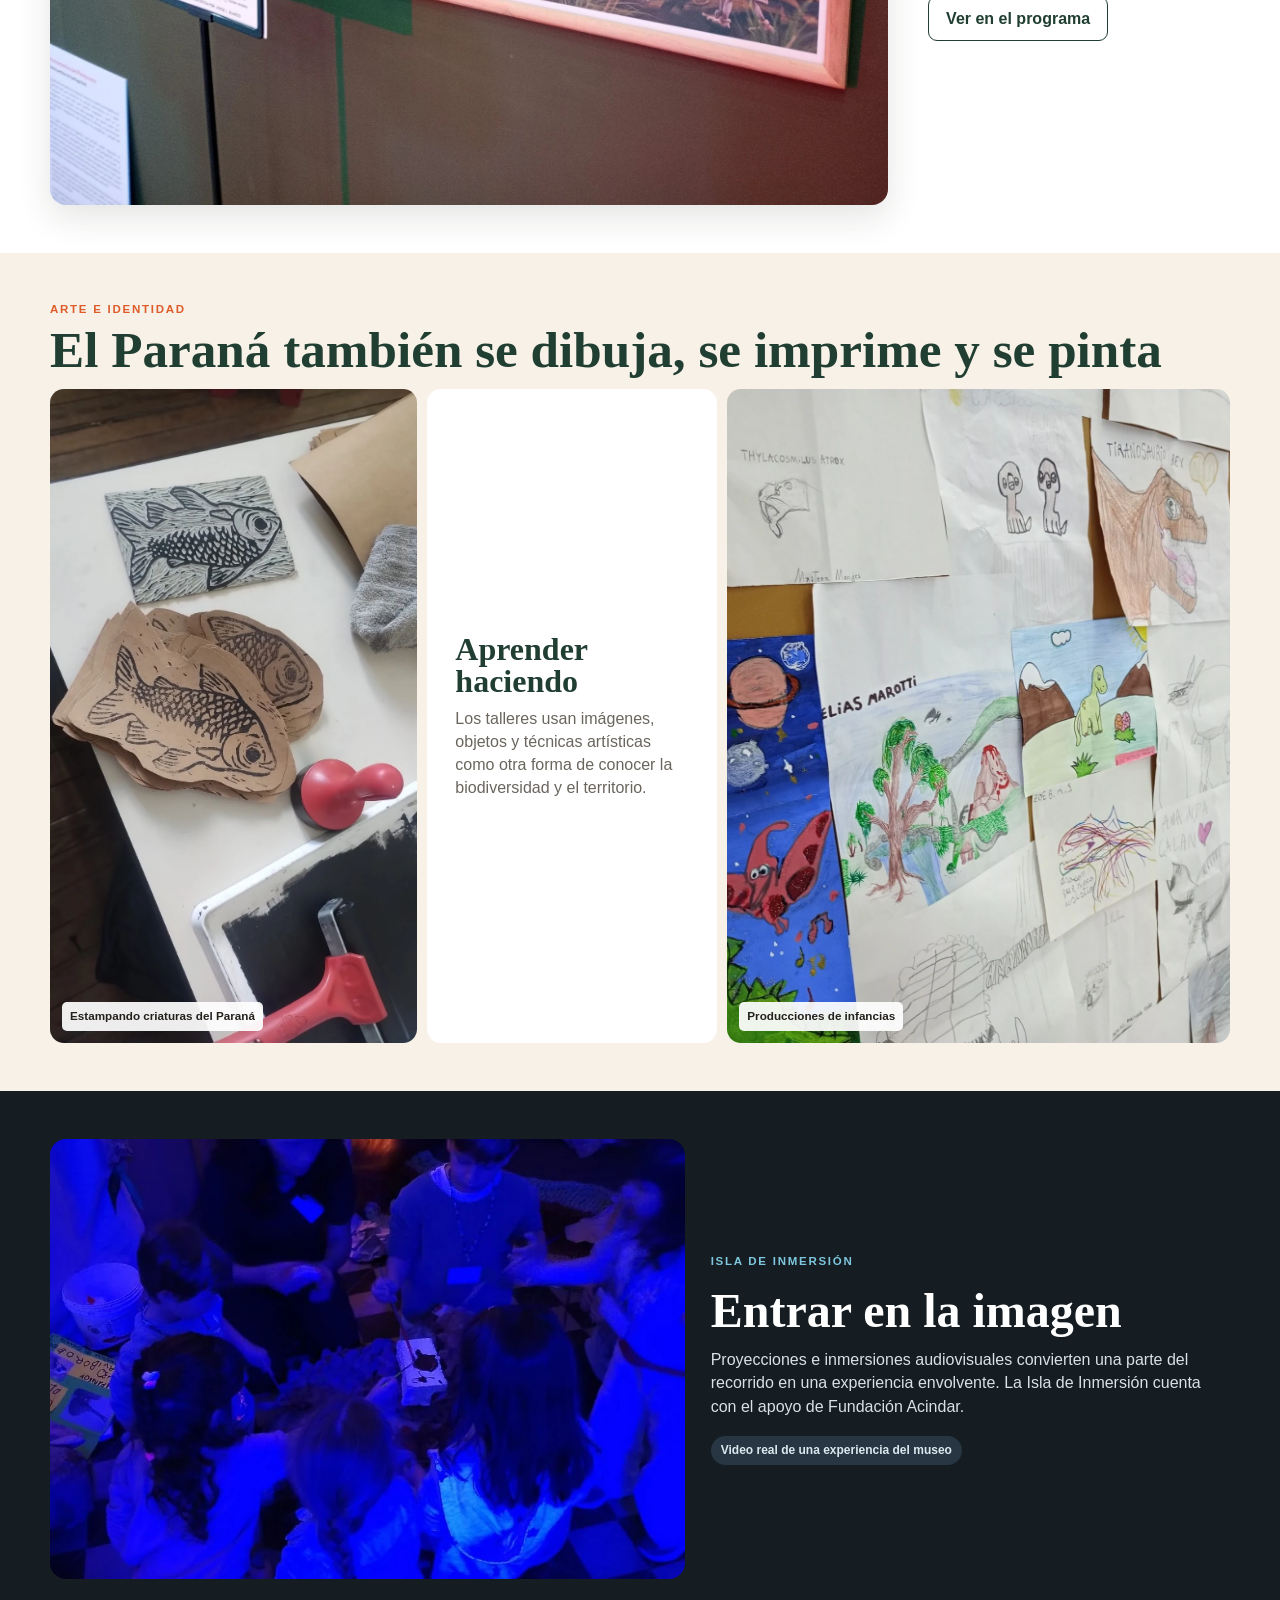
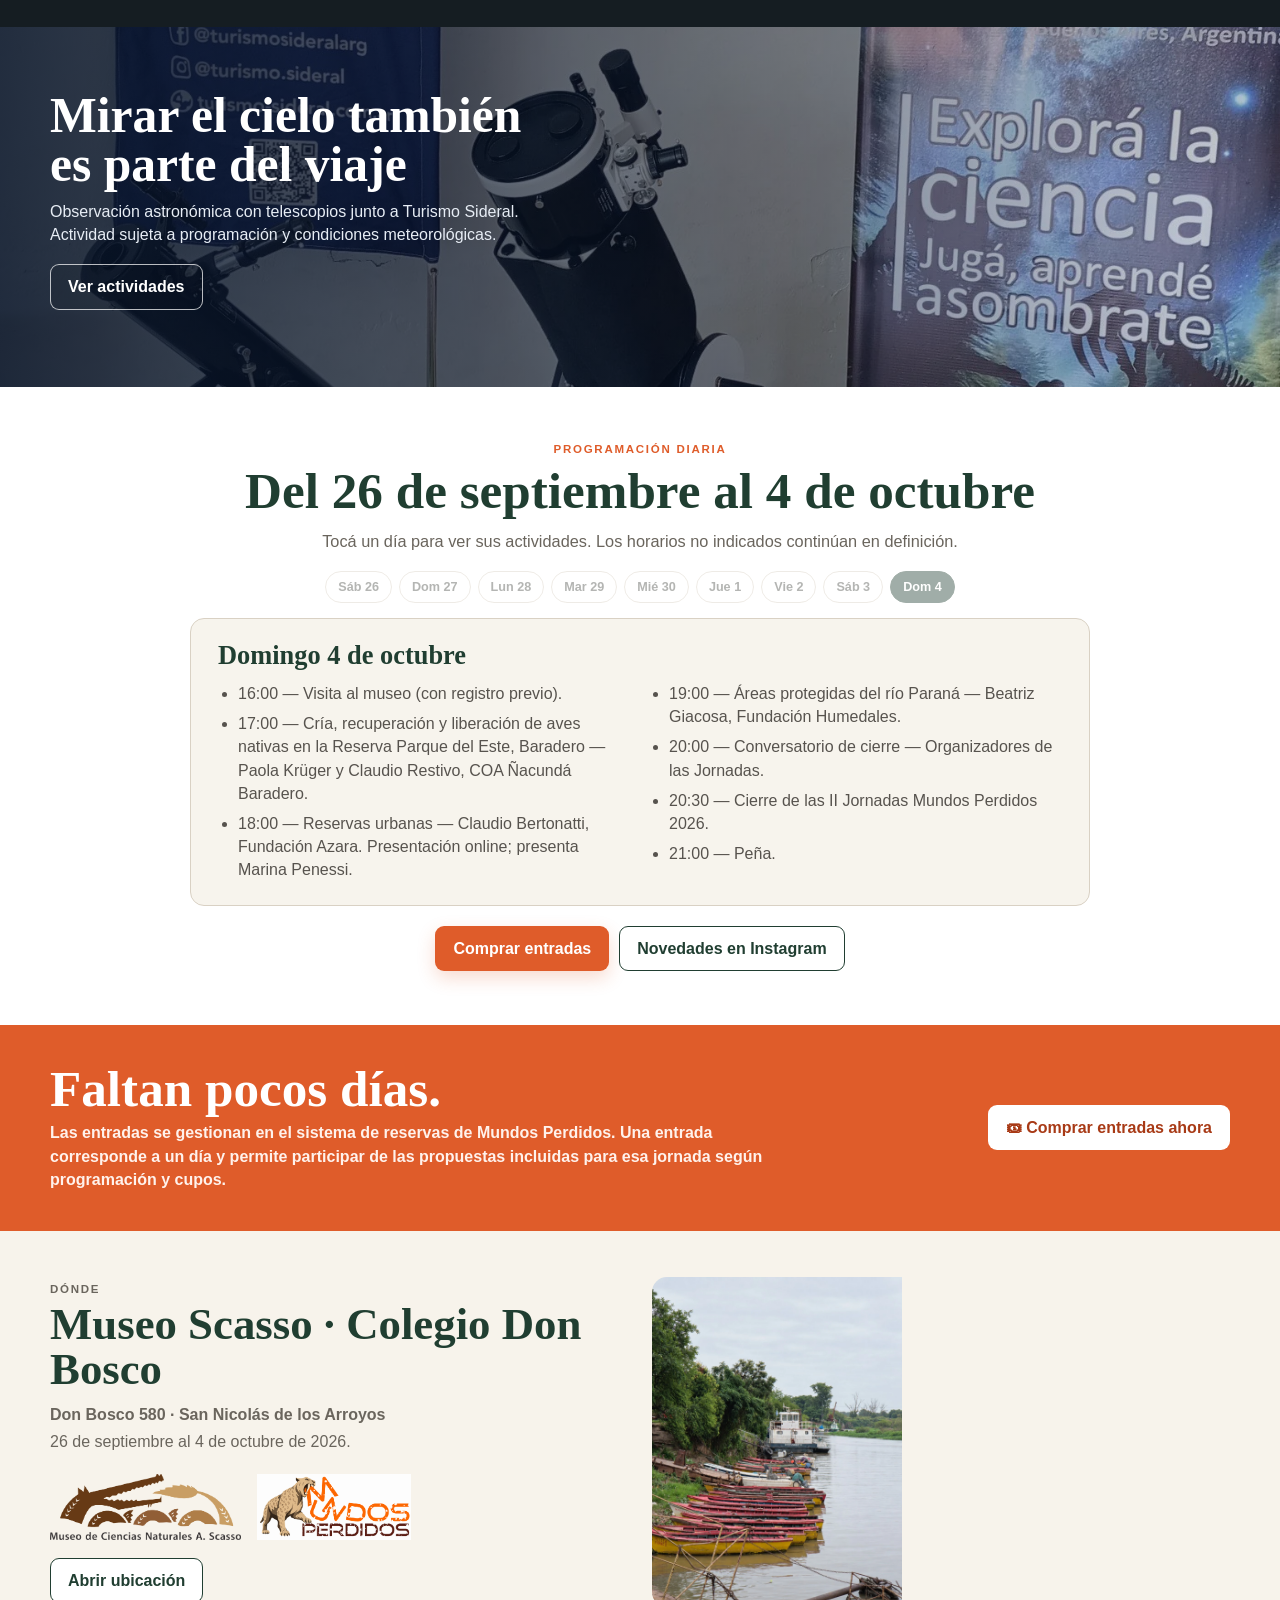
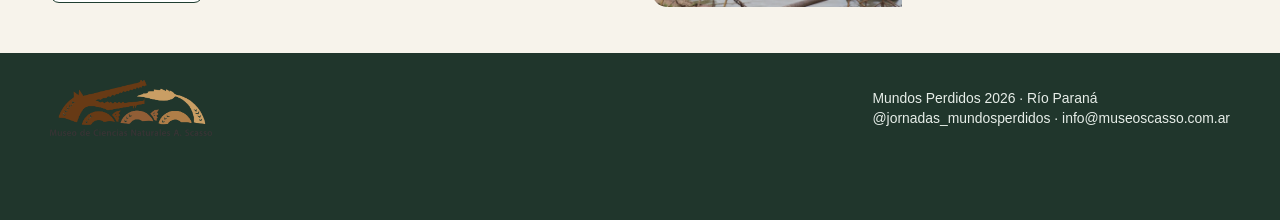
==== commit f939c465: "Destacar automáticamente el día actual" ====
--- a/index.html
+++ b/index.html
@@ -17,7 +17,7 @@
 .art{padding:48px 0;background:#f7f1e7}.artGrid{display:grid;grid-template-columns:.95fr .75fr 1.3fr;gap:10px}.artCell{min-height:310px;background:#fff;border-radius:14px;overflow:hidden;position:relative}.artCell img{width:100%;height:100%;object-fit:cover}.artText{padding:28px;display:flex;flex-direction:column;justify-content:center}.artText h2{font:700 2rem/1 Georgia,serif;margin:0 0 10px;color:var(--green)}.artText p{color:var(--soft);margin:0}.artLabel{position:absolute;left:12px;bottom:12px;background:rgba(255,255,255,.92);padding:6px 8px;border-radius:5px;font-size:.73rem;font-weight:900}
 .immersive{padding:48px 0;background:#151d22;color:#fff}.immersiveGrid{display:grid;grid-template-columns:1.1fr .9fr;gap:26px;align-items:center}.videoBox{border-radius:16px;overflow:hidden;background:#000;max-height:440px}.videoBox video{width:100%;height:440px;object-fit:cover}.immersive h2{font:700 3rem/1 Georgia,serif;margin:0 0 13px}.immersive p{color:#d9e1e4;margin:0 0 18px;max-width:520px}.immersive .kicker{color:#7ec7df}
 .astro{position:relative;min-height:360px;background:var(--blue);overflow:hidden;color:white}.astro img{position:absolute;inset:0;width:100%;height:100%;object-fit:cover;object-position:center}.astro:after{content:"";position:absolute;inset:0;background:linear-gradient(90deg,rgba(8,20,40,.88),rgba(8,20,40,.58),rgba(8,20,40,.15))}.astroText{position:relative;z-index:2;padding:64px 0}.astroText h2{font:700 3.1rem/1 Georgia,serif;margin:0 0 10px;max-width:520px}.astroText p{max-width:480px;margin:0 0 18px;color:#e7edf5}
-.program{padding:54px 0;background:#fff}.programTop{text-align:center}.programTop .copy{margin:auto}.dateTabs{display:flex;gap:7px;overflow-x:auto;padding:18px 0 11px;scrollbar-width:thin}.dateTab{flex:0 0 auto;border:1px solid var(--line);background:#fff;border-radius:999px;padding:8px 12px;font-size:.79rem;font-weight:900;color:#4e514b;cursor:pointer}.dateTab.active{background:var(--green);border-color:var(--green);color:white}.dayPanel{max-width:900px;margin:4px auto 0;background:#f7f4ed;border:1px solid var(--line);border-radius:14px;padding:23px 27px}.dayPanel h3{font:700 1.65rem/1.05 Georgia,serif;color:var(--green);margin:0 0 12px}.dayPanel ul{margin:0;padding-left:20px;color:#57534e;columns:2;column-gap:38px}.dayPanel li{margin:0 0 7px;break-inside:avoid}.programCta{display:flex;justify-content:center;gap:10px;margin-top:20px;flex-wrap:wrap}@media(min-width:901px){.program .dateTabs{max-width:900px;margin-left:auto;margin-right:auto;justify-content:center}}
+.program{padding:54px 0;background:#fff}.programTop{text-align:center}.programTop .copy{margin:auto}.dateTabs{display:flex;gap:7px;overflow-x:auto;padding:18px 0 11px;scrollbar-width:thin}.dateTab{flex:0 0 auto;border:1px solid var(--line);background:#fff;border-radius:999px;padding:8px 12px;font-size:.79rem;font-weight:900;color:#4e514b;cursor:pointer}.dateTab.active{background:var(--green);border-color:var(--green);color:white}.dateTab.past{opacity:.42}.dateTab.today{border:2px solid var(--orange);color:var(--orange2);box-shadow:0 0 0 3px rgba(223,92,42,.12)}.dateTab.today.active{background:var(--orange);border-color:var(--orange);color:#fff;opacity:1}.todayFlag{display:inline-block;margin:0 0 8px;padding:4px 9px;border-radius:999px;background:var(--orange);color:#fff;font-size:.68rem;font-weight:950;letter-spacing:.12em}.dayPanel{max-width:900px;margin:4px auto 0;background:#f7f4ed;border:1px solid var(--line);border-radius:14px;padding:23px 27px}.dayPanel h3{font:700 1.65rem/1.05 Georgia,serif;color:var(--green);margin:0 0 12px}.dayPanel ul{margin:0;padding-left:20px;color:#57534e;columns:2;column-gap:38px}.dayPanel li{margin:0 0 7px;break-inside:avoid}.programCta{display:flex;justify-content:center;gap:10px;margin-top:20px;flex-wrap:wrap}@media(min-width:901px){.program .dateTabs{max-width:900px;margin-left:auto;margin-right:auto;justify-content:center}}
 .ticket{padding:40px 0;background:var(--orange);color:white}.ticketGrid{display:grid;grid-template-columns:1fr auto;gap:30px;align-items:center}.ticket h2{font:700 clamp(2rem,4vw,3.7rem)/.95 Georgia,serif;margin:0 0 8px}.ticket p{margin:0;max-width:760px;font-weight:700;color:#fff2ec}.ticket .btn{background:#fff;color:#a83a16;min-width:230px}
 .visit{padding:46px 0;background:#f7f3eb}.visitGrid{display:grid;grid-template-columns:1fr 1fr;gap:24px;align-items:center}.visitPhoto{border-radius:15px;overflow:hidden}.visitPhoto img{height:330px;object-fit:cover}.visit h2{font:700 2.8rem/1 Georgia,serif;color:var(--green);margin:0 0 12px}.visit p{color:var(--soft);margin:4px 0}.marks{display:flex;gap:16px;align-items:center;margin-top:20px}.marks img{height:66px;width:auto;object-fit:contain}.footer{background:#20362c;color:#e7eee9;padding:27px 0 84px}.footerIn{display:flex;justify-content:space-between;gap:20px;align-items:center;flex-wrap:wrap;font-size:.87rem}.footerLogo{height:56px;width:auto}.mobileBuy{display:none}
 @media(max-width:900px){.topin{grid-template-columns:150px 1fr}.nav a:not(.buy){display:none}.nav{justify-content:flex-end}.topin>.btn{display:none}.heroart{height:560px}.heroShade{background:linear-gradient(180deg,rgba(22,53,40,.17),rgba(22,53,40,.83) 64%)}.heroContent{align-items:flex-end;padding-bottom:30px}.heroText{max-width:100%}.topics{grid-template-columns:repeat(4,1fr)}.topics div:nth-child(n+5){display:none}.story,.split{grid-template-columns:1fr}.storyPhoto{min-height:360px}.splitPhoto{min-height:350px}.fossilGrid{grid-template-columns:1fr 1fr}.fossilText{grid-column:1/-1}.blancoGrid,.immersiveGrid,.visitGrid,.ticketGrid{grid-template-columns:1fr}.artGrid{grid-template-columns:1fr 1fr}.artGrid .artCell:last-child{grid-column:1/-1}.dayPanel ul{columns:1}.ticket .btn{width:100%}.mobileBuy{display:flex;position:fixed;left:12px;right:12px;bottom:12px;z-index:90;background:var(--orange);color:#fff;min-height:50px;align-items:center;justify-content:center;border-radius:12px;font-weight:900;box-shadow:0 10px 25px rgba(0,0,0,.25)}}
@@ -46,7 +46,11 @@
 <script>
 const days=[{"tab":"Sáb 26","title":"Sábado 26 de septiembre","items":["17:30 — Previa y bienvenida.","18:00 — Inauguración de las Jornadas y acreditación.","18:30 — Apertura de la exposición.","19:00 — El río como sistema — Jorge Liotta, Pesca Continental, Nación.","Desde las 20:00 — La Luna llena y las fases de Venus — Diego Toscán, Turismo Sideral (actividad sujeta a las condiciones meteorológicas)."]},{"tab":"Dom 27","title":"Domingo 27 de septiembre","items":["Desde las 17:00 — Arte en vivo — Eugenia Romero.","18:15 — Pioneros aventureros del río — Analía Forasiepi, IANIGLA.","19:30 — Performance — Escuela de Arte.","Desde las 20:00 — Observación astronómica — Diego Toscán, Turismo Sideral (actividad sujeta a las condiciones meteorológicas)."]},{"tab":"Lun 28","title":"Lunes 28 de septiembre","items":["15:30 — Producción y espacios de conservación en el Delta del Paraná. Desafíos y propuestas — Natalia Fracassi, INTA Delta.","17:00 — Proyecto Pantano. El ciervo de los pantanos en el bajo delta — Javier Pereira.","17:00 — Peces en su tinta — Taller de arte, Prof. Lucila Andino.","Desde las 18:00 — Mesa Lobito de río — Silvia Sunino y Alejandra Cepeda.","18:30 — Fotografía de Naturaleza — Analía Forasiepi y Carolina Mosto. Taller para niñas y niños de 8 a 12 años.","19:00 — Historia de San Nicolás — Daniela Beltrami, Museo Nacional Casa del Acuerdo.","20:00 — Recorrido por la muestra “Mundos Perdidos” de Jorge Blanco — Analía Forasiepi, IANIGLA."]},{"tab":"Mar 29","title":"Martes 29 de septiembre","items":["17:00 — Peces en su tinta — Taller de arte, Prof. Lucila Andino.","Desde las 18:00 — Mesa de Caracoles — Museo de Ciencias Naturales A. Scasso.","18:30 — ¡Cada cual en su lugar! — Analía Forasiepi y Carolina Mosto. Taller para niñas y niños de 8 a 12 años.","19:00 — Aves de San Nicolás — Club de Observadores de Aves, COA San Nicolás.","20:00 — Reciente hallazgo de un mastodonte en Sánchez, Ramallo — Museo de Ciencias Naturales A. Scasso.","20:00 — El vino nicoleño y el Paraná — Walter Álvarez."]},{"tab":"Mié 30","title":"Miércoles 30 de septiembre","items":["17:00 — Peces en su tinta — Taller de arte, Prof. Lucila Andino.","18:00 — ¡Pura ciencia! — Martín Tellechea, UNLP.","Desde las 18:00 — Mesa Lobito de río — Silvia Sunino y Alejandra Cepeda.","18:30 — El mundo microscópico — Analía Forasiepi y Carolina Mosto. Taller para niñas y niños de 8 a 12 años.","19:00 — ¿Para qué sirve la ciencia? — Martín Tellechea, UNLP."]},{"tab":"Jue 1","title":"Jueves 1 de octubre","items":["17:00 — Peces en su tinta — Taller de arte, Prof. Lucila Andino.","18:00 — Taller Pintura del río — Eugenia Romero.","18:00 a 19:30 — Literatura, ambiente y ciencias naturales — Marcos Solá y Cristian Juárez Giovanelli.","18:30 — Arqueólogos por un día — Daniela Beltrami, Museo Nacional Casa del Acuerdo. Taller para niñas y niños de 7 a 12 años.","19:30 — ¿Cómo abordar la problemática ambiental situada? — Martín Tellechea, UNLP."]},{"tab":"Vie 2","title":"Viernes 2 de octubre","items":["Desde las 16:00 — Mesa de insectos del río — Julián Petrulevicius y Juan Pablo Galvis, Museo de La Plata.","17:00 — Serpientes del Paraná — Daniel Hermann, Instituto Malbrán.","Desde las 18:00 — Mesa Lobito de río — Silvia Sunino y Alejandra Cepeda.","18:30 — AL REVÉS. El turismo es recurso para la preservación del patrimonio cultural — Luciano Rey, Red de Patrimonio en Construcción.","18:30 — Piedra, papel o tijera. Animales prehistóricos — Analía Forasiepi y Carolina Mosto. Taller para niñas y niños de 8 a 12 años.","19:30 — Leer, enseñar y aprender desde la narrativa — Martín Tellechea, UNLP."]},{"tab":"Sáb 3","title":"Sábado 3 de octubre","items":["10:00 — El territorio como aula. EAI desde la indagación — Evangelina Romano.","14:00 a 18:00 — Aguará guazú en San Nicolás y Ramallo — Fundación Temaikèn. Exposición y mesa temática guiada por especialistas.","16:00 — El Paraná como vía navegable — Fundación Humedales.","Desde las 17:00 — Mesa de Reptiles del río — Museo de Ciencias Naturales A. Scasso.","17:00 — Aguará guazú en San Nicolás y Ramallo — Fundación Temaikèn.","18:00 — Dibujo al natural en el museo — Lucila Andino, Artes Visuales.","18:15 — Picaflores del río Paraná — Gabriel Maugeri.","19:30 — Mito del Carpincho Blanco — Damián Voglino.","20:15 — El origen del mundo. La formación de la Tierra — Gustavo Cionco, CONICET / UTN."]},{"tab":"Dom 4","title":"Domingo 4 de octubre","items":["16:00 — Visita al museo (con registro previo).","17:00 — Cría, recuperación y liberación de aves nativas en la Reserva Parque del Este, Baradero — Paola Krüger y Claudio Restivo, COA Ñacundá Baradero.","18:00 — Reservas urbanas — Claudio Bertonatti, Fundación Azara. Presentación online; presenta Marina Penessi.","19:00 — Áreas protegidas del río Paraná — Beatriz Giacosa, Fundación Humedales.","20:00 — Conversatorio de cierre — Organizadores de las Jornadas.","20:30 — Cierre de las II Jornadas Mundos Perdidos 2026.","21:00 — Peña."]}]
 const tabs=document.getElementById('dateTabs'),panel=document.getElementById('dayPanel');
-function showDay(i){document.querySelectorAll('.dateTab').forEach((b,j)=>b.classList.toggle('active',i===j));panel.innerHTML=`<h3>${days[i].title}</h3><ul>${days[i].items.map(x=>`<li>${x}</li>`).join('')}</ul>`;}
-days.forEach((d,i)=>{const b=document.createElement('button');b.className='dateTab';b.textContent=d.tab;b.onclick=()=>showDay(i);tabs.appendChild(b)});showDay(0);
+const eventDates=['2026-09-26','2026-09-27','2026-09-28','2026-09-29','2026-09-30','2026-10-01','2026-10-02','2026-10-03','2026-10-04'];
+const baDateParts=new Intl.DateTimeFormat('en-US',{timeZone:'America/Argentina/Buenos_Aires',year:'numeric',month:'2-digit',day:'2-digit'}).formatToParts(new Date()).reduce((a,p)=>(a[p.type]=p.value,a),{});
+const todayKey=`${baDateParts.year}-${baDateParts.month}-${baDateParts.day}`;
+function showDay(i){document.querySelectorAll('.dateTab').forEach((b,j)=>b.classList.toggle('active',i===j));const todayFlag=eventDates[i]===todayKey?'<span class="todayFlag">HOY</span>':'';panel.innerHTML=`${todayFlag}<h3>${days[i].title}</h3><ul>${days[i].items.map(x=>`<li>${x}</li>`).join('')}</ul>`;}
+days.forEach((d,i)=>{const b=document.createElement('button');b.className='dateTab';if(eventDates[i]<todayKey)b.classList.add('past');if(eventDates[i]===todayKey)b.classList.add('today');b.textContent=d.tab;b.onclick=()=>showDay(i);tabs.appendChild(b)});
+const todayIndex=eventDates.indexOf(todayKey),nextIndex=eventDates.findIndex(date=>date>=todayKey);showDay(todayIndex>=0?todayIndex:nextIndex>=0?nextIndex:days.length-1);
 </script>
 </body></html>
